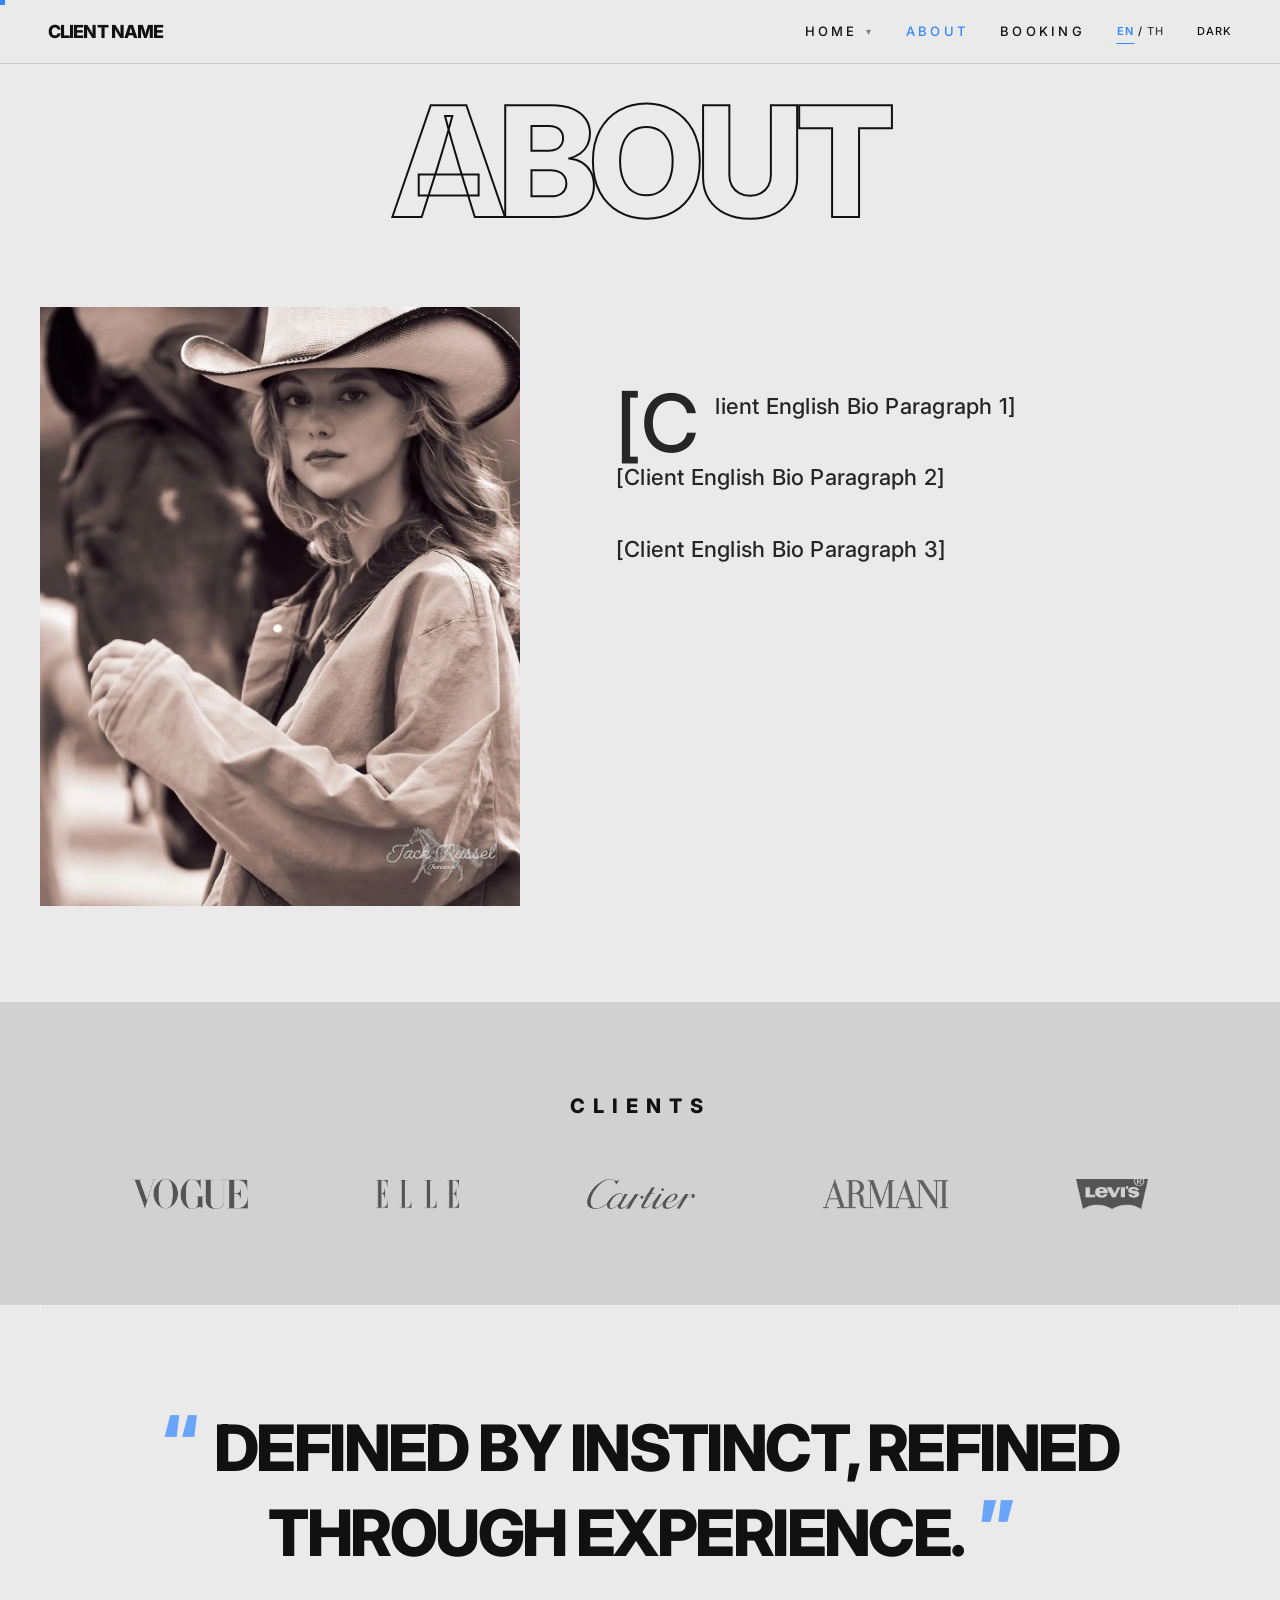
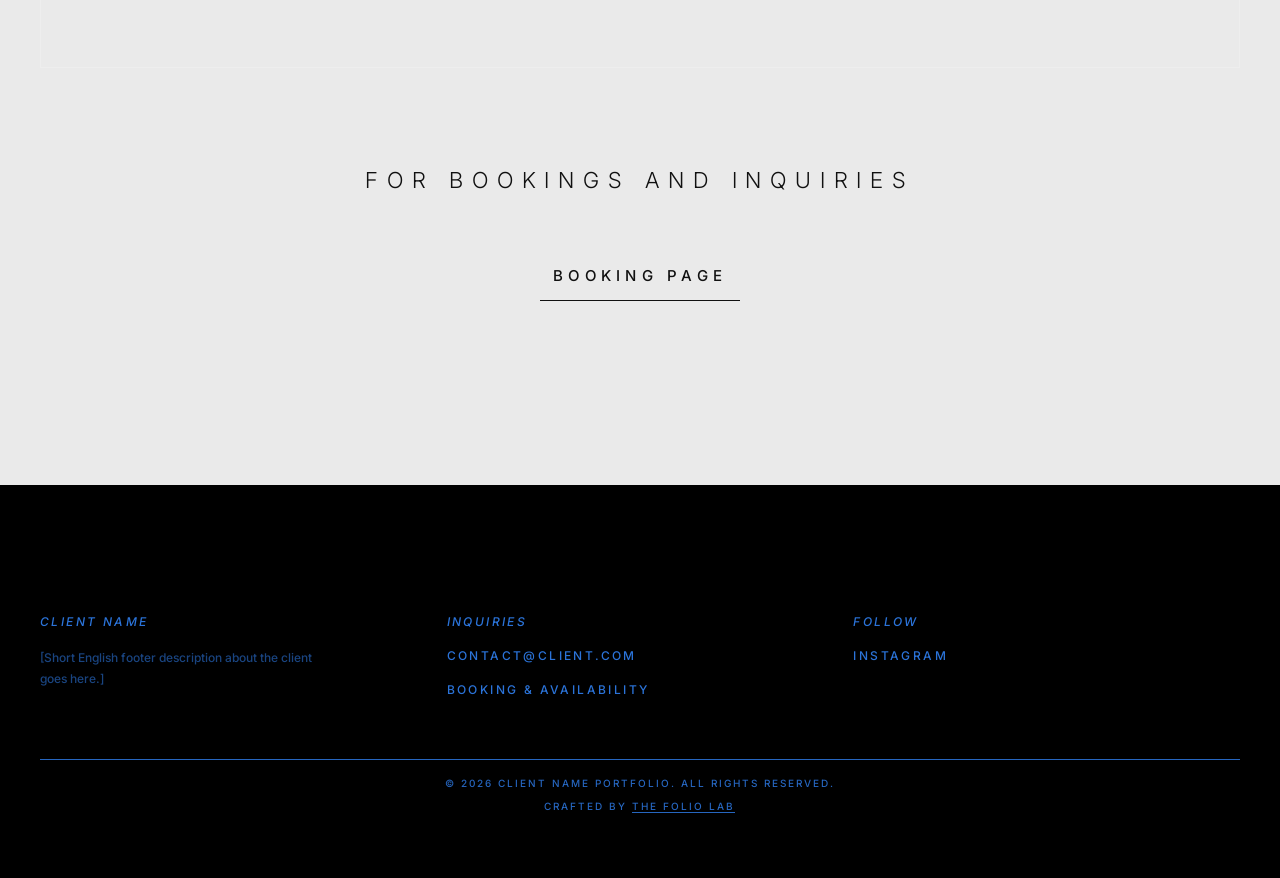
==== about.html @ 92a96853 "Initial commit" ====
<!DOCTYPE html>
<html lang="en">
<head>
    <meta charset="UTF-8">
    <meta name="viewport" content="width=device-width, initial-scale=1.0">
    
    <!-- SEO & METADATA -->
    <meta name="description" content="Learn more about [Client Name] and their professional experience.">
    <meta name="robots" content="index, follow, max-image-preview:large">
    <link rel="canonical" href="https://your-client-domain.com/about.html">
    
    <!-- Open Graph -->
    <meta property="og:title" content="About | Client Name">
    <meta property="og:description" content="Learn more about [Client Name] and their professional experience.">
    <meta property="og:image" content="https://your-client-domain.com/image/about/01.webp">
    <meta property="og:url" content="https://your-client-domain.com/about.html">
    <meta property="og:type" content="profile">
    
    <!-- Twitter Cards -->
    <meta name="twitter:card" content="summary_large_image">
    <meta name="twitter:title" content="About | Client Name">
    <meta name="twitter:description" content="Learn more about [Client Name] and their professional experience.">
    <meta name="twitter:image" content="https://your-client-domain.com/image/about/01.webp">
    
    <meta name="apple-mobile-web-app-capable" content="yes">
    <meta name="apple-mobile-web-app-status-bar-style" content="black-translucent">
    <meta name="theme-color" content="#EAEAEA" media="(prefers-color-scheme: light)">
    <meta name="theme-color" content="#0D0D0D" media="(prefers-color-scheme: dark)">
    <link rel="manifest" href="manifest.json">
    <title>About | Client Name</title>
    <link rel="stylesheet" href="style.css">
    <link rel="preconnect" href="https://fonts.googleapis.com">
    <link rel="preconnect" href="https://fonts.gstatic.com" crossorigin>
    <link href="https://fonts.googleapis.com/css2?family=Inter:wght@300;400;500;600;700;800;900&display=block" rel="stylesheet">
    <script src="config.js"></script>

    <!-- JSON-LD Structured Data -->
    <script type="application/ld+json">
    {
      "@context": "https://schema.org",
      "@type": "ProfilePage",
      "mainEntity": {
        "@type": "Person",
        "name": "Client Name",
        "image": "https://your-client-domain.com/image/about/01.webp",
        "description": "Professional model and creative director.",
        "url": "https://your-client-domain.com/about.html"
      }
    }
    </script>
</head>
<body>

    <script src="nav.js"></script>
    <section style="padding-top: 96px; border-top: none;">
        <div class="container">
            <div style="grid-column: span 12;">
                <h2 class="page-header reveal">
                    <span lang="en">About</span>
                    <span lang="th">เกี่ยวกับฉัน</span>
                </h2>
                <div class="split-layout" style="text-align: left;">
                    <img src="image/about/01.webp" alt="Portrait" class="reveal" loading="lazy">
                    <div class="bio reveal delay-1">
                        <p lang="en">[Client English Bio Paragraph 1]</p>
                        <p lang="th">[Client Thai Bio Paragraph 1]</p>

                        <p lang="en">[Client English Bio Paragraph 2]</p>
                        <p lang="th">[Client Thai Bio Paragraph 2]</p>
                            
                        <p lang="en">[Client English Bio Paragraph 3]</p>
                        <p lang="th">[Client Thai Bio Paragraph 3]</p>
                    </div>
                </div>
            </div>
        </div>
    </section>

    <section class="container" style="background: var(--surface);">
        <div style="grid-column: span 12; padding: 96px 0;">
            <h2 class="reveal" style="font-size: 20px; letter-spacing: 0.4em; text-align: center;">
                <span lang="en">Clients</span>
                <span lang="th">ลูกค้าที่ร่วมงาน</span>
            </h2>
            <div class="reveal delay-1" style="display: flex; justify-content: center; align-items: center; font-family: var(--serif); font-size: 24px; opacity: 0.6; flex-wrap: wrap; gap: 128px;">
                <img src="image/brand_icons/vogue.webp" alt="VOGUE" class="brand-logo" style="height: 30px; width: auto; object-fit: contain;" loading="lazy" decoding="async">
                <img src="image/brand_icons/elle.webp" alt="ELLE" class="brand-logo" style="height: 30px; width: auto; object-fit: contain;" loading="lazy" decoding="async">
                <img src="image/brand_icons/cartier.webp" alt="CARTIER" class="brand-logo" style="height: 30px; width: auto; object-fit: contain;" loading="lazy" decoding="async">
                <img src="image/brand_icons/armani.webp" alt="ARMANI" class="brand-logo" style="height: 30px; width: auto; object-fit: contain;" loading="lazy" decoding="async">
                <img src="image/brand_icons/levi.webp" alt="LEVI'S" class="brand-logo" style="height: 30px; width: auto; object-fit: contain;" loading="lazy" decoding="async">
            </div>
        </div>
    </section>

    <section class="container" style="padding-bottom: 160px;">
        <div style="grid-column: span 12;">
            <div class="reveal" style="padding: 96px; border: 1px solid #eee;">
                <p class="editorial-quote">
                    <span lang="en">Defined by instinct, refined through experience.</span>
                    <span lang="th">ขับเคลื่อนด้วยสัญชาตญาณ หล่อหลอมด้วยประสบการณ์</span>
                </p>
            </div>
            
            <div style="margin-top: 96px; text-align: center;">
                <h3 class="reveal">
                    <span lang="en">For bookings and inquiries</span>
                    <span lang="th">สำหรับการจองและติดต่อสอบถาม</span>
                </h3>
                <a href="booking.html" class="btn-bold reveal delay-1">
                    <span lang="en">Booking Page</span>
                    <span lang="th">ไปที่หน้าการจอง</span>
                </a>
            </div>
        </div>
    </section>

    <script src="footer.js"></script>
    <script src="main.js" defer></script>
</body>
</html>
---- style.css ----
/* ==========================================================================
   CLIENT CONFIGURATION (THEME SETTINGS)
   Update these variables to re-skin the entire website in seconds.
   ========================================================================== */
:root {
    /* 1. BRAND COLORS */
    --black: #000000;
    --white: #ffffff;
    --light-gray: #f5f5f5;
    --accent: #3388FF; /* Bright Electric Blue */

    /* 2. BRAND FONTS */
    --serif: 'Inter', -apple-system, BlinkMacSystemFont, "Segoe UI", Roboto, sans-serif;
    --sans: 'Inter', -apple-system, BlinkMacSystemFont, "Segoe UI", Roboto, sans-serif;

    /* 3. SPACING */
    --margin: 40px; /* Tighter brutalist borders */
    --gutter: 20px; /* Dense grids */

    /* Theme-aware variables */
    --bg: #EAEAEA; /* Industrial off-white */
    --text: #111111; /* Brutalist black */
    --surface: #D1D1D1; /* Stark gray */
    --nav-bg: rgba(234, 234, 234, 0.95);
    --dropdown-bg: rgba(234, 234, 234, 0.98);
    --alt-bg: #E0E0E0; /* Contrasting section */
    --border-subtle: rgba(17, 17, 17, 0.15); /* Sharp structural lines */
}

[data-theme="dark"] {
    --bg: #0D0D0D; 
    --text: #F0F0F0;
    --surface: #1A1A1A; 
    --nav-bg: rgba(13, 13, 13, 0.95);
    --dropdown-bg: rgba(13, 13, 13, 0.98);
    --alt-bg: #141414; 
    --border-subtle: rgba(240, 240, 240, 0.15);
}

html {
    width: 100%;
    scrollbar-width: thin;
    scrollbar-color: var(--text) var(--bg);
}

body {
    overflow-x: hidden;
    width: 100%;
}

* {
    margin: 0;
    padding: 0;
    box-sizing: border-box;
    -webkit-tap-highlight-color: transparent; /* Removes the default mobile browser gray tap blink universally */
}

body {
    background-color: var(--bg);
    color: var(--text);
    font-family: var(--sans);
    font-size: 18px;
    line-height: 1.5;
    letter-spacing: -0.03em; /* Tighter for brutalist kinetic feel */
    font-weight: 500;
    -webkit-font-smoothing: antialiased;
}

/* --- CUSTOM SCROLLBAR --- */
::-webkit-scrollbar {
    width: 10px;
}
::-webkit-scrollbar-track {
    background: var(--bg);
}
::-webkit-scrollbar-thumb {
    background: var(--text);
}
::-webkit-scrollbar-thumb:hover {
    background: var(--accent);
}

/* Language Toggle Logic */
/* Hide Thai elements by default */
[lang="th"] { 
    display: none !important; 
}

/* Toggle logic: target only elements with the explicit lang attribute */
body.lang-th [lang="en"] { display: none !important; }
body.lang-th [lang="th"] { display: block !important; }
body.lang-th a[lang="th"], body.lang-th span[lang="th"] { display: inline-block !important; }

h1, h2, .logo {
    font-family: var(--sans);
    font-weight: 800; /* Maximum impact */
    text-transform: uppercase;
    letter-spacing: -0.05em; /* Extremely tight */
    font-style: normal;
}

h1 { font-size: clamp(64px, 12vw, 200px); line-height: 0.8; margin-bottom: 24px; } 
h2 { font-size: clamp(48px, 8vw, 120px); margin-bottom: 64px; line-height: 0.85; } 

h3 { 
    font-family: var(--sans); 
    font-size: 22px; 
    font-weight: 300; 
    text-transform: uppercase; 
    letter-spacing: 0.4em; 
    margin-bottom: 32px; 
    color: var(--text); 
    opacity: 1; /* Ensures text stays strictly black on white backgrounds */
}

a { text-decoration: none; color: inherit; transition: opacity 0.15s ease-out, color 0.15s ease-out; }
a:hover { opacity: 0.7; }

/* Brand Logos Theme Adaptability */
.brand-logo { transition: filter 0.5s ease; }
[data-theme="dark"] .brand-logo { filter: invert(1) brightness(0.9); }

/* Grid System */
.container {
    max-width: 1440px;
    margin: 0 auto;
    padding: 0 var(--margin);
    display: grid;
    grid-template-columns: repeat(12, 1fr);
    gap: var(--gutter);
}

/* --- 2. NAVIGATION BAR --- */
nav {
    height: 64px; /* Reduced height for a sleeker look */
    display: flex;
    align-items: center;
    justify-content: space-between;
    padding: 0 48px; /* Reduced padding for precision */
    position: fixed;
    top: 0; 
    width: 100%;
    z-index: 100;
    background: var(--nav-bg);
    backdrop-filter: blur(10px);
    border-bottom: 1px solid var(--border-subtle);
    transition: all 0.5s cubic-bezier(0.16, 1, 0.3, 1);
}

/* --- NAVIGATION ENTRANCE ANIMATION --- */
@keyframes navEntrance {
    from {
        opacity: 0;
        transform: translateY(-10px);
    }
    to {
        opacity: 1;
        transform: translateY(0);
    }
}

.logo {
    opacity: 0;
    animation: navEntrance 1.2s cubic-bezier(0.16, 1, 0.3, 1) forwards;
    animation-delay: 0.1s;
}

@media (min-width: 769px) {
    .nav-links > * {
        opacity: 0;
        animation: navEntrance 1.2s cubic-bezier(0.16, 1, 0.3, 1) forwards;
    }
    .nav-links > *:nth-child(1) { animation-delay: 0.2s; }
    .nav-links > *:nth-child(2) { animation-delay: 0.3s; }
    .nav-links > *:nth-child(3) { animation-delay: 0.4s; }
    .nav-links > *:nth-child(4) { animation-delay: 0.5s; }
    .nav-links > *:nth-child(5) { animation-delay: 0.6s; }
}

@keyframes heroFadeIn {
    from { opacity: 0; transform: scale(1.1) translateZ(0); }
    to { opacity: 1; transform: scale(1) translateZ(0); }
}

.nav-links {
    display: flex;
    gap: 32px; /* Slightly tighter to fit theme toggle */
    font-size: 13px; /* Slightly larger font */
    text-transform: uppercase;
    letter-spacing: 0.25em; /* More spread out */
    margin-left: auto; /* Pushes the nav-links to the right */
    align-items: center;
}

.theme-toggle {
    font-size: 11px;
    letter-spacing: 0.1em;
    cursor: pointer;
    opacity: 0.6;
    transition: opacity 0.3s;
}

.lang-switch {
    font-size: 11px;
    letter-spacing: 0.1em;
    transition: all 0.3s ease;
}

.lang-switch span {
    opacity: 0.8; /* Improved visibility for non-active language */
    font-weight: 500;
    transition: all 0.3s ease;
    cursor: pointer;
    position: relative;
    display: inline-block;
}

/* Animated Line Indicator */
.lang-switch span::after {
    content: '';
    position: absolute;
    bottom: -4px;
    left: 50%;
    width: 100%;
    height: 1px;
    background-color: currentColor; /* Matches the text color automatically */
    transform: translateX(-50%) scaleX(0);
    transition: transform 0.4s cubic-bezier(0.16, 1, 0.3, 1), opacity 0.4s ease;
    opacity: 0;
}

/* Highlight EN when active */
body:not(.lang-th) .lang-switch .en {
    opacity: 1;
    font-weight: 600;
    color: var(--accent) !important;
}
body:not(.lang-th) .lang-switch .en::after {
    transform: translateX(-50%) scaleX(1);
    opacity: 1;
}

/* Highlight TH when active */
body.lang-th .lang-switch .th {
    opacity: 1;
    font-weight: 600;
    color: var(--accent) !important;
}
body.lang-th .lang-switch .th::after {
    transform: translateX(-50%) scaleX(1);
    opacity: 1;
}

.logo, .nav-links a, .lang-switch {
    color: var(--text);
    transition: color 0.15s ease-out;
}

/* Prevent native mobile dragging and highlighting of navigation links */
.logo, .nav-links a, .lang-switch span, .theme-toggle, .mobile-toggle {
    -webkit-user-drag: none;
    -webkit-touch-callout: none;
    user-select: none;
}

.nav-links a.active, .dropdown-trigger.active {
    color: var(--accent) !important; /* Bold accent for active state */
}

.back-to-top {
    position: fixed;
    bottom: 40px;
    right: 40px;
    font-size: 10px;
    text-transform: uppercase;
    letter-spacing: 0.4em;
    z-index: 90;
    opacity: 0;
    pointer-events: none;
    transform: translateY(20px);
    transition: opacity 0.6s cubic-bezier(0.16, 1, 0.3, 1), transform 0.6s cubic-bezier(0.16, 1, 0.3, 1), background-color 0.15s ease-out, color 0.15s ease-out, border-color 0.15s ease-out;
    cursor: pointer;
    background: var(--nav-bg);
    backdrop-filter: blur(10px);
    padding: 12px 24px;
    border: 1px solid var(--border-subtle);
    color: var(--text);
    -webkit-tap-highlight-color: transparent;
}
.back-to-top.visible { opacity: 1; pointer-events: auto; transform: translateY(0); }

/* Homepage Hero State: Transparent background and white text when not scrolled */
nav.on-hero:not(.scrolled) {
    background: transparent;
    backdrop-filter: none;
    border-bottom: 1px solid transparent;
}

nav.on-hero:not(.scrolled) .logo,
nav.on-hero:not(.scrolled) .nav-links a,
nav.on-hero:not(.scrolled) .lang-switch,
nav.on-hero:not(.scrolled) .theme-toggle {
    color: var(--white);
}

/* Editorial Dropdown Styling */
.dropdown {
    position: relative;
    display: inline-block;
}

.dropdown-trigger {
    position: relative;
    z-index: 102; /* Elevates above the invisible hover bridge so it remains clickable */
    display: inline-flex;
    align-items: center;
}

.dropdown-trigger::after {
    content: '▾';
    margin-left: 8px;
    font-size: 10px;
    opacity: 0.5;
    display: inline-block;
    transition: transform 0.15s ease-out;
}

.dropdown:hover .dropdown-trigger::after {
    transform: rotate(180deg);
    opacity: 1;
}

.dropdown-content {
    position: absolute;
    top: 100%;
    left: 50%;
    transform: translateX(-50%) translateY(8px); /* Tighter emergence */
    background: var(--dropdown-bg);
    backdrop-filter: blur(15px); /* Lighter blur */
    min-width: 140px; /* Reduced width */
    padding: 8px 0; /* Reduced padding */
    border: 1px solid var(--border-subtle); /* Subtle attachment */
    border-radius: 0; /* Removed border radius */
    box-shadow: none; /* Removed shadow */
    opacity: 0;
    visibility: hidden;
    transition: opacity 0.15s ease-out, transform 0.15s ease-out, visibility 0.15s;
    z-index: 101;
}

.dropdown:hover .dropdown-content {
    opacity: 1;
    visibility: visible;
    transform: translateX(-50%) translateY(0) scale(1);
}

/* Invisible bridge to prevent cursor flickering when crossing the gap */
.dropdown-content::before {
    content: '';
    position: absolute;
    top: -16px;
    left: 0;
    width: 100%;
    height: 16px;
}

.dropdown-content a {
    display: block !important; 
    padding: 12px 16px;
    font-size: 10px;
    text-align: center;
    letter-spacing: 0.3em;
    color: var(--text) !important; /* Ensure readability on theme background */
    opacity: 0;
    transform: translateY(4px);
    transition: opacity 0.15s ease-out, transform 0.15s ease-out, color 0.15s ease-out;
}

.dropdown:hover .dropdown-content a {
    opacity: 1;
    transform: translateY(0);
}

/* Subtle staggered entrance for the text */
.dropdown:hover .dropdown-content a:nth-child(1) { transition-delay: 0.15s; }
.dropdown:hover .dropdown-content a:nth-child(2) { transition-delay: 0.2s; }
.dropdown:hover .dropdown-content a:nth-child(3) { transition-delay: 0.25s; }
.dropdown:hover .dropdown-content a:nth-child(4) { transition-delay: 0.3s; }
.dropdown:hover .dropdown-content a:nth-child(5) { transition-delay: 0.35s; }

.dropdown-content a.active {
    color: var(--accent) !important;
    font-weight: 600;
}

/* Hamburger Icon */
.mobile-toggle {
    display: none;
    flex-direction: column;
    gap: 8px;
    cursor: pointer;
    z-index: 1001;
    /* Mobile entrance animation */
    opacity: 0;
    animation: navEntrance 1.2s cubic-bezier(0.16, 1, 0.3, 1) forwards;
    animation-delay: 0.2s;
}

.mobile-toggle span {
    width: 22px;
    height: 1px;
    background-color: currentColor;
    transition: all 0.15s ease-out;
}

/* --- 3. HOMEPAGE SPECIFIC SECTIONS --- */
.hero {
    height: 100vh;
    display: flex;
    align-items: center; /* Dead center for kinetic impact */
    justify-content: center;
    padding: var(--margin);
    position: relative;
    color: var(--white);
    overflow: hidden; /* Necessary for the scale effect */
}

.hero-bg {
    position: absolute;
    inset: 0;
    background-color: #ccc;
    background-repeat: no-repeat;
    background-position: center 10%;
    background-size: cover;
    z-index: 0;
    transform-origin: center 20%;
    opacity: 1;
    -webkit-backface-visibility: hidden;
    backface-visibility: hidden;
    will-change: transform; /* Offloads parallax strictly to the GPU */
}

.hero:not(.loaded) .hero-bg {
    opacity: 0; /* Hide strictly while waiting for the JS gatekeeper */
}

.hero.loaded .hero-bg {
    animation: heroFadeIn 2.5s cubic-bezier(0.16, 1, 0.3, 1) both;
}

.hero-content p {
    text-transform: uppercase; /* Keep uppercase */
    letter-spacing: 0.4em; /* More spread out */
    font-size: 14px;
    margin-bottom: 12px;
    opacity: 0.9;
}

.hero::after {
    display: none; /* No gradient overlay, raw image only */
}

.hero-content {
    position: relative;
    z-index: 2;
    width: 100%;
    text-align: center;
    mix-blend-mode: difference; /* Kinetic typography interaction */
    color: #fff;
}

.hero-tagline {
    font-family: var(--sans);
    font-size: clamp(14px, 2vw, 24px);
    font-weight: 600;
    text-transform: uppercase;
    letter-spacing: 0.2em;
    opacity: 1;
    margin-top: 16px; 
    position: relative;
}

/* Subtle Line Separator */
.hero-tagline::before {
    display: none;
}

.hero-btns {
    margin-top: 32px;
    display: flex;
    justify-content: center;
    gap: 24px;
}

.btn-primary, .btn-secondary, .btn-bold, .lang-switch span {
    transition: all 0.15s ease-out;
    -webkit-tap-highlight-color: transparent; /* Removes the default browser gray blink */
}

.btn-primary { background: var(--white); color: var(--black); padding: 16px 48px; font-size: 14px; font-weight: 700; text-transform: uppercase; letter-spacing: 0.1em; border-radius: 0; }
.btn-secondary { background: transparent; border: 2px solid var(--white); color: var(--white); padding: 14px 48px; font-size: 14px; font-weight: 700; text-transform: uppercase; letter-spacing: 0.1em; border-radius: 0; }

@media (hover: hover) {
    .back-to-top:hover { 
        color: var(--accent); 
        background: var(--white);
        border-color: var(--accent);
    }

    .logo:hover, 
    .nav-links a:hover, 
    .dropdown:hover .dropdown-trigger,
    .lang-switch span:hover,
    .theme-toggle:hover {
        color: var(--accent) !important;
        opacity: 1;
    }

    .btn-primary:hover {
        background-color: var(--accent);
        color: var(--white);
        opacity: 1;
    }

    .btn-secondary:hover {
        border-color: var(--accent);
        color: var(--accent);
        opacity: 1;
    }

    .btn-bold:hover {
        border-bottom-color: transparent;
        transform: translateY(-2px);
        color: var(--accent);
    }
}

/* Momentary "Blink" effect on click/tap */
.btn-primary:active {
    background: var(--accent) !important; 
    color: var(--black) !important; /* The black text stays black */
    transform: scale(0.97);
    transition: none; /* Instant feedback for the blink */
}

.btn-secondary:active {
    border-color: var(--accent) !important; 
    color: var(--accent) !important; 
    background: transparent !important; /* The background stays empty */
    transform: scale(0.97);
    transition: none;
}

.back-to-top:active {
    background: var(--accent) !important; 
    border-color: var(--accent) !important;
    color: var(--black) !important; /* The black text stays black */
    transform: scale(0.97);
    transition: none;
}

.lang-switch span:active {
    color: var(--accent) !important;
    opacity: 1 !important;
    transform: scale(0.95);
    transition: none;
}

/* Sections */
section { 
    padding: 96px 0; 
    border-top: none;
    width: 100%;
    position: relative;
    scroll-margin-top: 64px; /* Accounts for fixed header height */
}

/* --- ANIMATIONS --- */

.reveal {
    opacity: 0;
    transform: translateY(60px);
    transition: opacity 0.8s cubic-bezier(0.16, 1, 0.3, 1), transform 0.8s cubic-bezier(0.16, 1, 0.3, 1);
}

.reveal.active {
    opacity: 1;
    transform: translateY(0);
}

/* Staggered Reveal Delays */
.reveal.delay-1 { transition-delay: 0.15s; }
.reveal.delay-2 { transition-delay: 0.3s; }
.reveal.delay-3 { transition-delay: 0.45s; }
.reveal.delay-4 { transition-delay: 0.6s; }

.bg-alt {
    background-color: var(--alt-bg); /* Theme-aware background */
}

#highlights .container {
    max-width: 1600px;
}

.featured-grid {
    display: grid;
    grid-template-columns: repeat(4, 1fr);
    gap: var(--gutter);
    contain: layout; /* Helps Safari performance and stability */
}

.featured-item {
    display: block;
    position: relative;
    overflow: hidden;
    background-color: var(--surface);
    aspect-ratio: 3 / 4; /* Eliminates layout thrashing by holding the shape while loading */
}

.featured-item img {
    width: 100%; 
    height: 100%;
    object-fit: cover;
    display: block;
    position: relative;
    z-index: 1;
    background-color: var(--surface);
    filter: grayscale(100%);
    transition: transform 0.6s cubic-bezier(0.16, 1, 0.3, 1), filter 0.6s ease;
}

.featured-item img:hover {
    filter: grayscale(0%);
    transform: scale(1.05);
}

.full-grid {
    display: flex;
    gap: 48px; /* Reduced from 80px for a tighter editorial look */
    align-items: flex-start;
}

.portfolio-column {
    flex: 1;
    display: flex;
    gap: 16px;
    align-items: start;
}

.masonry-col {
    flex: 1;
    display: flex;
    flex-direction: column;
    gap: 16px;
}

.full-grid img { 
    width: 100%; 
    height: auto;
    display: block;
    background-color: var(--surface);
    position: relative;
    z-index: 1; /* Establishes clean stacking context */
    filter: grayscale(100%);
    transition: transform 0.6s cubic-bezier(0.16, 1, 0.3, 1), filter 0.6s ease;
}

.full-grid img:hover { 
    filter: grayscale(0%);
    transform: scale(1.05);
}

.video-grid {
    display: grid;
    grid-template-columns: repeat(2, 1fr);
    gap: var(--gutter);
    align-items: start;
    /* Breaks out of the minimal margins to match Luxury size */
    margin-left: -40px;
    margin-right: -40px;
}

.video-item {
    display: block;
    position: relative;
    overflow: hidden;
    will-change: transform, opacity; /* Smooths entrance reveal */
    transition: transform 0.8s cubic-bezier(0.16, 1, 0.3, 1), opacity 0.8s cubic-bezier(0.16, 1, 0.3, 1);
}

.video-grid video, .video-grid iframe {
    width: 100%;
    height: 100%;
    background-color: var(--surface);
    object-fit: cover;
    display: block;
    z-index: 1;
    filter: grayscale(100%);
    transition: transform 0.6s cubic-bezier(0.16, 1, 0.3, 1), filter 0.6s ease;
}

.video-item:hover iframe, .video-item:hover video {
    filter: grayscale(0%);
    transform: scale(1.05);
}


.digitals-grid {
    display: grid;
    grid-template-columns: repeat(4, 1fr);
    gap: var(--gutter);
}
.digitals-grid img {
    width: 100%;
    aspect-ratio: 3 / 4;
    object-fit: cover;
    background-color: var(--surface);
    display: block;
    position: relative;
    z-index: 1;
    filter: grayscale(100%);
    transition: transform 0.6s cubic-bezier(0.16, 1, 0.3, 1), filter 0.6s ease;
}

.digitals-grid img:hover {
    filter: grayscale(0%);
    transform: scale(1.05);
}

/* Section Labels for UX */
.section-label {
    grid-column: span 12;
    font-family: var(--sans);
    font-size: clamp(60px, 10vw, 150px);
    font-weight: 800;
    line-height: 0.85;
    font-style: normal;
    text-transform: uppercase;
    letter-spacing: -0.05em; 
    color: transparent;
    -webkit-text-stroke: 2px var(--text);
    opacity: 1; /* Ensures labels stay strictly black on white backgrounds */
    margin-bottom: 80px; 
    text-align: center; 
    padding-left: 0;
    transition: color 0.15s ease-out, -webkit-text-stroke 0.15s ease-out;
}

.section-label:hover {
    color: var(--text);
}

.section-label {
    position: relative; 
    padding-bottom: 0; 
}

.section-label::before {
    display: none;
}

.section-label::after { content: none; }

/* Center alignment override for Measurements */
#measurements .section-label {
    text-align: center;
    padding-left: 0;
}
#measurements .section-label::before {
    display: none;
}

/* --- 5. SUBPAGE HEADERS (Independent from Homepage) --- */
.page-header {
    font-family: var(--sans);
    font-size: clamp(60px, 12vw, 200px);
    font-weight: 800;
    font-style: normal;
    text-transform: uppercase;
    letter-spacing: -0.05em;
    color: transparent;
    -webkit-text-stroke: 2px var(--text);
    text-align: center;
    margin-bottom: 80px;
    position: relative;
    padding-bottom: 0;
    transition: color 0.15s ease-out;
}

.page-header:hover {
    color: var(--text);
}

.page-header::before {
    display: none;
}

.page-description {
    font-family: var(--sans);
    font-style: normal;
    font-weight: 500;
    font-size: 24px;
    line-height: 1.6;
    opacity: 1;
    color: var(--text);
    text-align: left;
}

.editorial-quote {
    font-family: var(--sans);
    font-style: normal;
    font-weight: 800;
    font-size: clamp(32px, 5vw, 64px);
    line-height: 1.1;
    text-transform: uppercase;
    letter-spacing: -0.04em;
    color: var(--text);
    text-align: center;
}

.editorial-quote::before,
.editorial-quote::after {
    color: var(--accent);
    opacity: 0.7;
    font-size: 1.2em;
    transition: opacity 0.15s ease-out;
}

.editorial-quote::before { content: '“'; margin-right: 8px; }
.editorial-quote::after { content: '”'; margin-left: 8px; }

#measurements {
    padding: 48px 0;
}

.info-strip {
    padding: 24px 0;
    text-align: center;
    display: flex;
    justify-content: center;
    gap: 48px;
    font-family: var(--serif);
    font-style: italic;
    font-size: 18px;
    letter-spacing: 2px;
    opacity: 0.8;
}

/* --- 4. CALL TO ACTION & FOOTER --- */
.cta-section {
    text-align: center;
    padding: 160px 0;
    border-top: 1px solid rgba(0,0,0,0.05);
}

.btn-bold {
    display: inline-block;
    border-bottom: 1px solid var(--text);
    color: var(--text);
    padding: 12px 0; /* Slightly more vertical padding */
    margin: 24px 12px;
    font-size: 15px; /* Slightly larger font */
    text-transform: uppercase;
    letter-spacing: 0.35em; /* More spread out */
    min-width: 200px;
    transition: all 0.15s ease-out;
}

.contact-list {
    display: flex;
    justify-content: center;
    gap: 32px;
    flex-wrap: wrap;
    margin-top: 24px;
}

.contact-list .btn-bold {
    margin: 12px 0; /* Horizontal spacing is now handled by gap */
    min-width: 160px; /* More compact for a single-row feel */
}

/* --- 5. PAGE SPECIFIC LAYOUTS (About & Booking) --- */
.split-layout {
    display: flex;
    gap: 96px;
    align-items: flex-start;
}
.split-layout img { width: 40%; height: auto; }
.split-layout .bio { 
    width: 50%; 
    font-family: var(--serif); 
    font-size: 22px; 
    line-height: 1.8; 
    color: var(--text); 
    opacity: 0.9;
    letter-spacing: 0.01em;
    text-align: left;
    margin-top: 80px; /* Staggered offset relative to the image */
}
.split-layout .bio p { margin-bottom: 32px; }
.split-layout .bio p:last-child { margin-bottom: 0; }

/* Editorial Drop Cap */
.split-layout .bio p:first-of-type::first-letter {
    float: left;
    font-size: 80px;
    line-height: 0.8;
    padding-top: 4px;
    padding-right: 16px;
    font-family: var(--serif);
}

/* Modal Styles */
.modal {
    display: none;
    position: fixed;
    z-index: 2000;
    left: 0;
    top: 0;
    width: 100%;
    height: 100%;
    background-color: rgba(0, 0, 0, 0.95);
    backdrop-filter: blur(5px);
    cursor: pointer;
    transition: all 0.3s ease;
}

.modal-content {
    margin: auto;
    display: block;
    max-width: 90%;
    max-height: 90%;
    position: absolute;
    top: 50%;
    left: 50%;
    transform: translate(-50%, -50%);
    object-fit: contain;
    -webkit-touch-callout: default; /* Forces mobile browsers to allow the hold-to-save menu */
    cursor: default; /* Overrides the clickable pointer cursor from the background */
}

/* Modal Navigation */
.modal-nav {
    position: absolute;
    top: 50%;
    transform: translateY(-50%);
    color: var(--white);
    font-size: 32px;
    font-weight: 300;
    cursor: pointer;
    padding: 48px;
    user-select: none;
    z-index: 2001;
    transition: opacity 0.15s ease-out;
}
.modal-nav:hover { opacity: 0.5; }
.modal-prev { left: 0; }
.modal-next { right: 0; }

@media (max-width: 390px) {
    .modal-nav { padding: 20px; font-size: 24px; }
}

footer {
    padding: 128px 0 64px;
    background-color: var(--black);
    color: var(--accent);
    margin-top: 0;
}

.footer-column {
    grid-column: span 4;
}

.footer-label {
    font-family: var(--serif);
    font-style: italic;
    font-size: 20px;
    letter-spacing: 0.02em;
    color: var(--accent);
    margin-bottom: 32px;
}

.footer-column a, .footer-column p {
    font-size: 12px;
    text-transform: uppercase;
    letter-spacing: 0.2em;
    display: block;
    margin-bottom: 16px;
    color: var(--accent);
    opacity: 0.85; /* Increased for better legibility on black */
    font-family: var(--sans);
}

.footer-column a {
    transition: all 0.15s ease-out;
}

.footer-column a:hover {
    color: var(--accent);
    opacity: 1;
    transform: translateX(4px);
}

.footer-bottom {
    grid-column: span 12;
    text-align: center;
    font-size: 10px;
    color: var(--accent);
    opacity: 0.75; /* Increased for better legibility on black */
    text-transform: uppercase;
    letter-spacing: 0.2em;
    padding-top: 16px;
    margin-top: 24px;
    border-top: 1px solid var(--accent);
}

.footer-bottom .attribution {
    margin-top: 8px;
}

.footer-bottom .designer-link {
    display: inline;
    border-bottom: 1px solid var(--accent);
    transition: all 0.15s ease-out;
}

.footer-bottom .designer-link:hover {
    color: var(--white);
    border-bottom-color: var(--white);
    opacity: 1;
}

/* --- 6. GLOBAL RESPONSIVENESS --- */

/* Tablet & Small Laptops (1024px and below) */
@media (max-width: 1024px) {
    :root { --margin: 64px; }
    h1 { font-size: 80px; }
    .featured-grid { grid-template-columns: repeat(2, 1fr); } /* Changed from 3 to 2 to ensure symmetry for 4 images */

    /* Trigger Mobile Hamburger Menu on Tablets */
    .mobile-toggle { display: flex; }

    .nav-links {
        position: fixed;
        top: 0;
        right: 0;
        transform: translateX(100%);
        width: 100%;
        height: 100vh;
        background: var(--nav-bg);
        backdrop-filter: blur(15px); /* Reduced for buttery smooth mobile entrance */
        flex-direction: column;
        justify-content: center;
        align-items: center;
        gap: 16px;
        transition: transform 0.4s cubic-bezier(0.16, 1, 0.3, 1); /* Faster snap */
        z-index: 1000;
        padding: 96px 48px;
        margin-left: 0;
        overflow-x: hidden;
        overflow-y: auto;
        overscroll-behavior: contain; /* Stops background page drag */
        touch-action: pan-y; /* Locks gestures strictly to vertical to prevent horizontal sliding */
    }

    nav.nav-open .nav-links { transform: translateX(0); }
    nav.nav-open .logo { color: var(--text) !important; }
    nav.nav-open .mobile-toggle span { background-color: var(--text) !important; }
    nav.nav-open .nav-links a,
    nav.nav-open .lang-switch,
    nav.nav-open .theme-toggle { color: var(--text) !important; }
    
    /* Ensure the currently active page/section stays gold */
    nav.nav-open .nav-links a.active,
    nav.nav-open .dropdown-trigger.active { color: var(--accent) !important; }

    /* Animate Hamburger to X */
    nav.nav-open .mobile-toggle span:nth-child(1) { transform: translateY(4.5px) rotate(45deg); }
    nav.nav-open .mobile-toggle span:nth-child(2) { transform: translateY(-4.5px) rotate(-45deg); }

    .dropdown { width: 100%; display: flex; flex-direction: column; align-items: center; }

    /* Editorial Mobile Typography */
    .nav-links > a, .dropdown-trigger {
        font-family: var(--serif) !important;
        font-size: 24px !important;
        font-style: italic;
        text-transform: capitalize !important;
        letter-spacing: 0.1em !important;
        color: var(--text);
        display: flex !important;
        justify-content: center;
        width: 100%;
    }

    /* Animation for links when menu opens */
    .nav-links > * {
        opacity: 0;
        transform: translateY(20px);
        transition: opacity 0.2s ease, transform 0s 0.3s, color 0s 0.3s !important;
    }

    nav.nav-open .nav-links > * { opacity: 1; transform: translateY(0); transition: opacity 0.6s cubic-bezier(0.16, 1, 0.3, 1), transform 0.6s cubic-bezier(0.16, 1, 0.3, 1), color 0.6s ease !important; }
    nav.nav-open .nav-links > *:nth-child(1) { transition-delay: 0.1s; }
    nav.nav-open .nav-links > *:nth-child(2) { transition-delay: 0.2s; }
    nav.nav-open .nav-links > *:nth-child(3) { transition-delay: 0.3s; }
    nav.nav-open .nav-links > *:nth-child(4) { transition-delay: 0.4s; }
    nav.nav-open .nav-links > *:nth-child(5) { transition-delay: 0.5s; }

    /* Show sub-links on mobile as a clean, flat list without the "brick" container */
    .dropdown-content {
        position: static;
        display: flex !important;
        flex-direction: column;
        align-items: center;
        gap: 8px;
        opacity: 1;
        visibility: visible;
        transform: none !important; /* Overrides the desktop hover shift that jolts the block left */
        background: transparent;
        backdrop-filter: none;
        box-shadow: none;
        border: none;
        padding: 8px 0 16px 0;
    }

    .dropdown-content a { font-size: 11px !important; text-transform: uppercase !important; letter-spacing: 0.3em !important; opacity: 0.4; padding: 4px 0 !important; transform: none !important; transition-delay: 0s !important; }
    .dropdown-content a.active { opacity: 1 !important; color: var(--accent) !important; }
    .lang-switch { margin-top: 24px; font-size: 14px; }
    .dropdown-trigger::after { display: none; }

    /* Balancing About Page for Tablet/Small Laptops */
    .split-layout { gap: 48px; }
    .split-layout img { width: 48%; }
    .split-layout .bio { width: 48%; font-size: 20px; }
    .split-layout .bio { margin-top: 48px; }
    .split-layout .bio p:first-of-type::first-letter { font-size: 64px; }

    /* Cal.com Widget & Booking Layout Adjustments for Tablets and below */
    [id="my-cal-inline-booking-request"] { min-height: 600px !important; margin-top: 48px !important; }
    .inquiry-section { margin-top: 64px !important; }
}

/* Small Tablets & Large Mobiles (768px and below) */
@media (max-width: 768px) {
    :root { --margin: 48px; --gutter: 16px; }
    
    h1 { font-size: 64px; letter-spacing: -0.04em; }
    h2 { font-size: 42px; margin-bottom: 48px; letter-spacing: -0.04em; }
    .page-header { font-size: 44px; letter-spacing: -0.04em; }
    
    .container { grid-template-columns: 1fr; } /* Simplifies layout for tablets */

    nav { padding: 0 24px; }

    /* Grids */
    .featured-grid { grid-template-columns: repeat(2, 1fr); }
    .full-grid { gap: 24px; }
    .portfolio-column { gap: 16px; }
    .video-grid { grid-template-columns: 1fr; }
    .video-grid { margin-left: 0; margin-right: 0; } /* Reset breakout on mobile */
    
    /* About Page Bio */
    .split-layout { flex-direction: column; gap: 48px; }
    .split-layout img, .split-layout .bio { width: 100%; }
    .split-layout .bio { margin-top: 0; } /* Reset stagger on mobile */
    .split-layout .bio { font-size: 18px; }
    
    /* Editorial Box Overrides */
    [style*="padding: 100px"] { padding: 64px 24px !important; }
    .editorial-quote { font-size: 24px; }

    /* Client Logos */
    [style*="gap: 120px"] { gap: 64px !important; }
}

/* Standard Mobile (480px and below) */
@media (max-width: 480px) {
    :root { --margin: 24px; }
    
    h1 { font-size: 48px; line-height: 0.9; letter-spacing: -0.04em; } /* Massive and tight for punchy typography */
    .hero-tagline { font-size: 10px; letter-spacing: 0.4em; } /* Tiny and wide to contrast the H1 */
    .page-header { font-size: 36px; margin-bottom: 32px; letter-spacing: -0.04em; } /* Scales down subpage titles */
    
    nav { height: 64px; }
    
    .hero-btns { flex-direction: column; gap: 16px; }
    .btn-primary, .btn-secondary { padding: 12px 24px; font-size: 12px; letter-spacing: 0.2em; }

    section { padding: 48px 0; } /* Tighter vertical rhythm */
    .section-label { font-size: 14px; letter-spacing: 0.25em; padding-bottom: 16px; padding-left: 16px; }
    .section-label::before { width: 60px; left: 16px; }
    .section-label { margin-bottom: 24px; } /* Reduced from 48px */

    /* Grid Resets */
    .featured-grid { grid-template-columns: repeat(2, 1fr); gap: 16px; } /* 2 columns for less scrolling */
    
    /* Revert to stable CSS Columns for mobile masonry */
    .full-grid { 
        display: block; 
        column-count: 2; 
        column-gap: 16px; 
    } 
    .portfolio-column, .masonry-col { display: contents; } 
    .full-grid img { margin-bottom: 16px; }

    /* Measurements */
    .info-strip { flex-wrap: wrap; gap: 16px; padding: 16px 0; font-size: 14px; }
    
    /* CTA & Footer */
    .cta-section { padding: 96px 0; }
    .btn-bold { min-width: unset; width: 70%; margin: 16px auto; font-size: 12px; letter-spacing: 0.25em; padding: 8px 0; }
    
    footer { padding: 96px 0 96px; }

    /* Digitals Grid Fix */
    .digitals-grid { grid-template-columns: repeat(2, 1fr); gap: 16px; }

    /* Refine Bio Readability */
    .split-layout .bio { 
        font-size: 17px; 
        line-height: 1.7; 
    }
    .split-layout .bio p:first-of-type::first-letter { 
        font-size: 52px; 
    }

    .footer-column, .footer-bottom { grid-column: span 1; }
    .footer-label { margin-bottom: 24px; font-size: 18px; }

    .contact-list { 
        display: grid; 
        grid-template-columns: repeat(2, 1fr); 
        gap: 16px; 
    }
    .contact-list .btn-bold { min-width: unset; width: 100%; margin: 8px 0; font-size: 11px; letter-spacing: 0.2em; }

    .back-to-top {
        bottom: 24px;
        right: 24px;
        padding: 12px 16px;
        font-size: 9px;
    }
}

/* --- NATIVE APP TRANSITIONS --- */
.app-transition-curtain {
    position: fixed;
    top: 0; left: 0; width: 100vw; height: 100vh;
    background-color: var(--bg);
    z-index: 9999;
    pointer-events: none;
    opacity: 0;
    visibility: hidden;
    transition: opacity 0.4s cubic-bezier(0.16, 1, 0.3, 1), visibility 0.4s;
}
.app-transition-curtain.start-covered {
    opacity: 1 !important;
    visibility: visible !important;
    transition: none !important;
}
.app-transition-curtain.curtain-cover {
    opacity: 1;
    visibility: visible;
}

/* --- KINETIC SPLASH SCREEN --- */
.splash-screen {
    position: fixed;
    top: 0; left: 0; width: 100vw; height: 100vh;
    background-color: var(--bg);
    z-index: 10000;
    display: flex;
    justify-content: center;
    align-items: center;
    transition: opacity 0.8s cubic-bezier(0.16, 1, 0.3, 1), visibility 0.8s;
}
.splash-screen.hidden {
    opacity: 0;
    visibility: hidden;
}
.splash-logo {
    font-family: var(--sans);
    font-size: clamp(40px, 8vw, 100px);
    font-weight: 800;
    text-transform: uppercase;
    letter-spacing: -0.05em;
    color: var(--text);
    opacity: 0;
    animation: splashKinetic 2.5s cubic-bezier(0.16, 1, 0.3, 1) forwards;
}
@keyframes splashKinetic {
    0% { opacity: 0; transform: translateY(20px) scale(0.95); color: var(--accent); }
    20% { opacity: 1; transform: translateY(0) scale(1); color: var(--text); }
    80% { opacity: 1; transform: translateY(0) scale(1); color: var(--text); }
    100% { opacity: 0; transform: translateY(-20px) scale(1.05); }
}

/* --- 7. CUSTOM CURSOR --- */
@media (hover: hover) and (pointer: fine) {
    /* Hide default cursor universally to prevent native pointers from showing */
    *, *::before, *::after {
        cursor: none !important;
    }

    .cursor-dot {
        width: 10px;
        height: 10px;
        background-color: var(--accent);
        border-radius: 0; /* Sharp, geometric square for Kinetic aesthetic */
        position: fixed;
        top: 0;
        left: 0;
        pointer-events: none;
        z-index: 99999;
        transform: translate(-50%, -50%);
        transition: width 0.2s cubic-bezier(0.16, 1, 0.3, 1), height 0.2s cubic-bezier(0.16, 1, 0.3, 1), background-color 0.2s ease;
        will-change: transform, width, height;
    }

    .cursor-dot.hover {
        width: 48px;
        height: 48px;
        background-color: transparent;
        border: 2px solid var(--accent);
    }
}
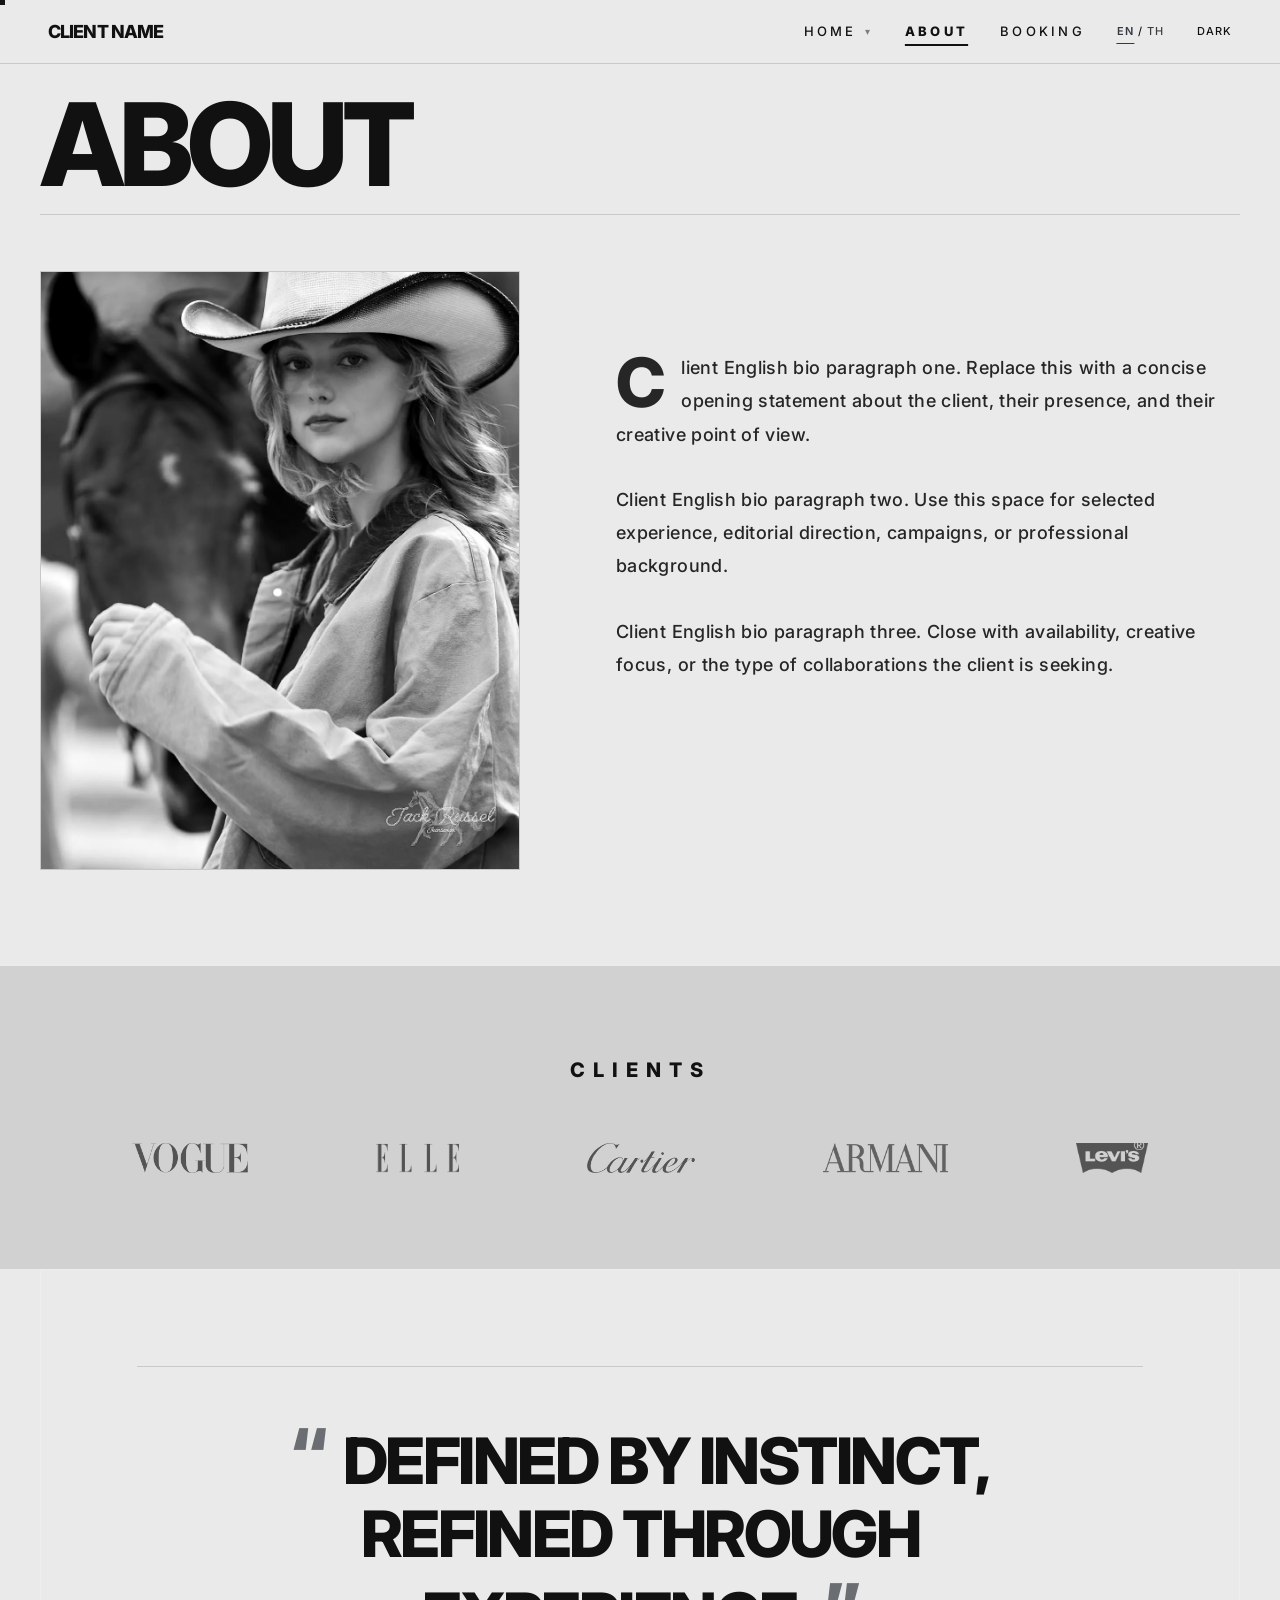
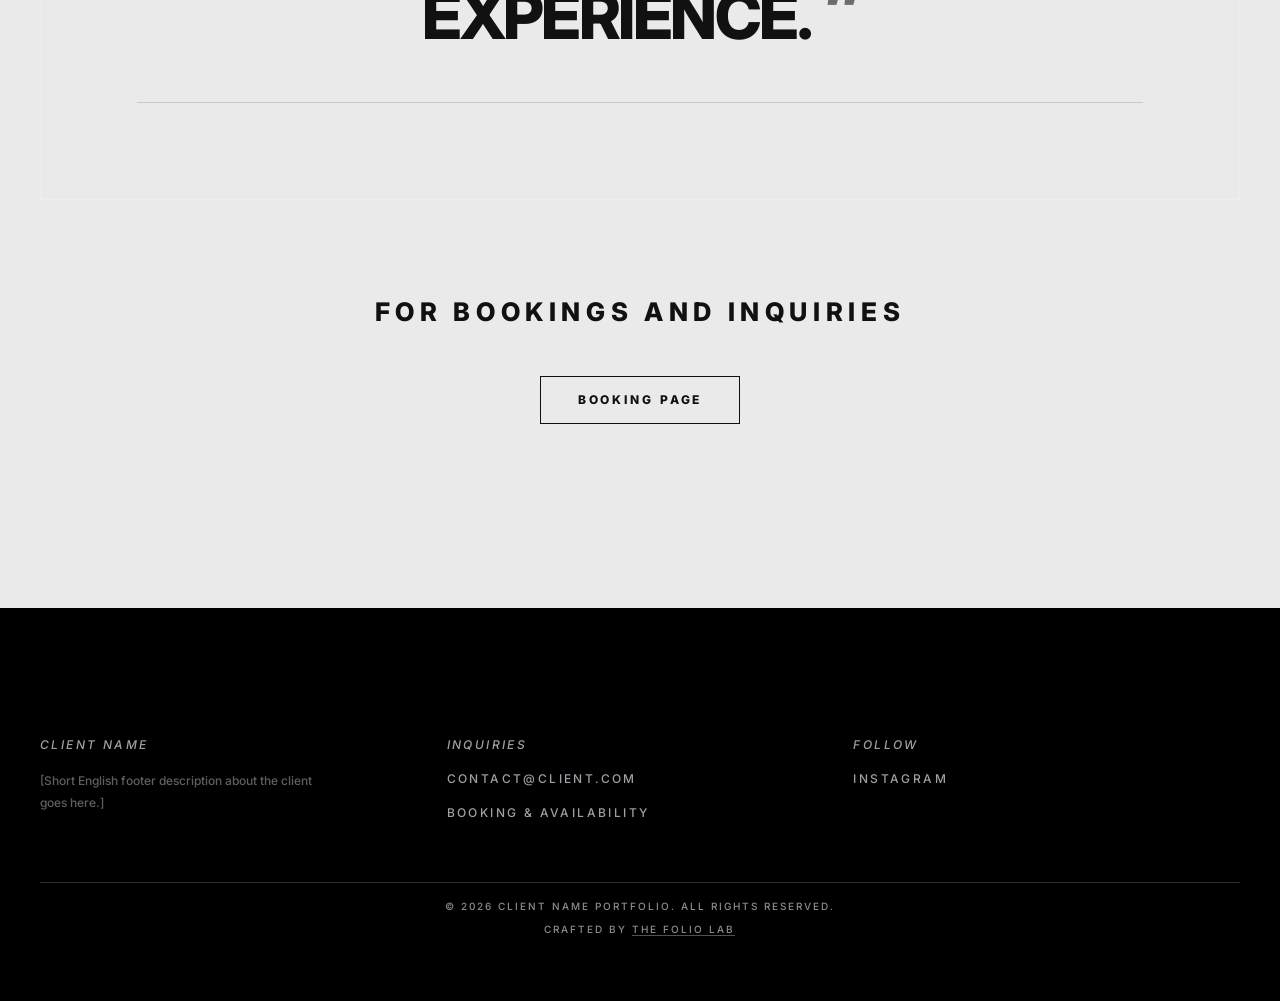
==== commit 49792764: "Scroll hint" ====
--- a/about.html
+++ b/about.html
@@ -62,14 +62,14 @@
                 <div class="split-layout" style="text-align: left;">
                     <img src="image/about/01.webp" alt="Portrait" class="reveal" loading="lazy">
                     <div class="bio reveal delay-1">
-                        <p lang="en">[Client English Bio Paragraph 1]</p>
-                        <p lang="th">[Client Thai Bio Paragraph 1]</p>
+                        <p lang="en">Client English bio paragraph one. Replace this with a concise opening statement about the client, their presence, and their creative point of view.</p>
+                        <p lang="th">ย่อหน้าประวัติภาษาไทยที่หนึ่ง แทนที่ข้อความนี้ด้วยคำแนะนำตัวที่กระชับเกี่ยวกับตัวตน มุมมอง และทิศทางสร้างสรรค์ของลูกค้า</p>
 
-                        <p lang="en">[Client English Bio Paragraph 2]</p>
-                        <p lang="th">[Client Thai Bio Paragraph 2]</p>
+                        <p lang="en">Client English bio paragraph two. Use this space for selected experience, editorial direction, campaigns, or professional background.</p>
+                        <p lang="th">ย่อหน้าประวัติภาษาไทยที่สอง ใช้พื้นที่นี้สำหรับประสบการณ์ งานเอดิทอเรียล แคมเปญ หรือพื้นหลังการทำงานที่สำคัญ</p>
                             
-                        <p lang="en">[Client English Bio Paragraph 3]</p>
-                        <p lang="th">[Client Thai Bio Paragraph 3]</p>
+                        <p lang="en">Client English bio paragraph three. Close with availability, creative focus, or the type of collaborations the client is seeking.</p>
+                        <p lang="th">ย่อหน้าประวัติภาษาไทยที่สาม ปิดท้ายด้วยความพร้อมในการรับงาน จุดโฟกัสเชิงสร้างสรรค์ หรือประเภทงานที่ลูกค้าต้องการร่วมงาน</p>
                     </div>
                 </div>
             </div>
@@ -117,4 +117,4 @@
     <script src="footer.js"></script>
     <script src="main.js" defer></script>
 </body>
-</html>+</html>
--- a/style.css
+++ b/style.css
@@ -7,7 +7,9 @@
     --black: #000000;
     --white: #ffffff;
     --light-gray: #f5f5f5;
-    --accent: #3388FF; /* Bright Electric Blue */
+    --accent: #343A42; /* Cool graphite accent for the motion-study system */
+    --kinetic-silver: rgba(226, 230, 236, 0.82);
+    --kinetic-shadow: rgba(0, 0, 0, 0.48);
 
     /* 2. BRAND FONTS */
     --serif: 'Inter', -apple-system, BlinkMacSystemFont, "Segoe UI", Roboto, sans-serif;
@@ -28,6 +30,7 @@
 }
 
 [data-theme="dark"] {
+    --accent: #D8DDE5;
     --bg: #0D0D0D; 
     --text: #F0F0F0;
     --surface: #1A1A1A; 
@@ -39,6 +42,8 @@
 
 html {
     width: 100%;
+    max-width: 100%;
+    overflow-x: hidden;
     scrollbar-width: thin;
     scrollbar-color: var(--text) var(--bg);
 }
@@ -46,6 +51,7 @@
 body {
     overflow-x: hidden;
     width: 100%;
+    max-width: 100%;
 }
 
 * {
@@ -123,6 +129,7 @@
 /* Grid System */
 .container {
     max-width: 1440px;
+    width: 100%;
     margin: 0 auto;
     padding: 0 var(--margin);
     display: grid;
@@ -263,8 +270,15 @@
     user-select: none;
 }
 
-.nav-links a.active, .dropdown-trigger.active {
-    color: var(--accent) !important; /* Bold accent for active state */
+.nav-links a.active,
+.dropdown-trigger.active {
+    color: var(--text) !important;
+    font-weight: 800;
+    opacity: 1;
+    text-decoration: underline;
+    text-decoration-color: var(--text);
+    text-decoration-thickness: 2px;
+    text-underline-offset: 8px;
 }
 
 .back-to-top {
@@ -389,8 +403,12 @@
 .dropdown:hover .dropdown-content a:nth-child(5) { transition-delay: 0.35s; }
 
 .dropdown-content a.active {
-    color: var(--accent) !important;
-    font-weight: 600;
+    color: var(--text) !important;
+    font-weight: 800;
+    opacity: 1;
+    text-decoration: underline;
+    text-decoration-thickness: 2px;
+    text-underline-offset: 5px;
 }
 
 /* Hamburger Icon */
@@ -440,6 +458,121 @@
     will-change: transform; /* Offloads parallax strictly to the GPU */
 }
 
+.hero-motion-system {
+    position: absolute;
+    inset: 0;
+    z-index: 1;
+    pointer-events: none;
+}
+
+.motion-strip {
+    position: absolute;
+    top: 20vh;
+    width: clamp(82px, 7.6vw, 132px);
+    height: min(50vh, 520px);
+    background-image: url('image/hero/hero.webp');
+    background-size: auto 112vh;
+    background-repeat: no-repeat;
+    opacity: 0;
+    filter: grayscale(100%) contrast(1.15);
+    mix-blend-mode: screen;
+    border-left: 1px solid rgba(255, 255, 255, 0.36);
+    border-right: 1px solid rgba(255, 255, 255, 0.18);
+    transform: translate3d(0, 24px, 0);
+    transition: opacity 0.9s cubic-bezier(0.16, 1, 0.3, 1), transform 0.9s cubic-bezier(0.16, 1, 0.3, 1);
+}
+
+.hero.loaded .motion-strip {
+    opacity: 0.72;
+    transform: translate3d(0, 0, 0);
+}
+
+.strip-left {
+    left: clamp(28px, 6vw, 96px);
+    background-position: 43% 10%;
+    transition-delay: 0.28s;
+}
+
+.strip-right {
+    right: clamp(28px, 6vw, 96px);
+    background-position: 58% 11%;
+    transition-delay: 0.42s;
+}
+
+.motion-frame-label {
+    position: absolute;
+    z-index: 2;
+    font-family: var(--sans);
+    font-size: 10px;
+    font-weight: 800;
+    letter-spacing: 0.36em;
+    line-height: 1;
+    text-transform: uppercase;
+    color: var(--kinetic-silver);
+    opacity: 0;
+    transform: translate3d(0, 12px, 0);
+    transition: opacity 0.8s ease, transform 0.8s cubic-bezier(0.16, 1, 0.3, 1);
+}
+
+.hero.loaded .motion-frame-label {
+    opacity: 1;
+    transform: translate3d(0, 0, 0);
+}
+
+.frame-top {
+    top: calc(64px + 5vh);
+    left: clamp(28px, 6vw, 96px);
+    transition-delay: 0.58s;
+}
+
+.frame-side {
+    right: clamp(24px, 3vw, 52px);
+    bottom: 19vh;
+    writing-mode: vertical-rl;
+    transform: translate3d(12px, 0, 0);
+    transition-delay: 0.66s;
+}
+
+.hero.loaded .frame-side {
+    transform: translate3d(0, 0, 0);
+}
+
+.motion-rail {
+    position: absolute;
+    background: rgba(226, 230, 236, 0.58);
+    opacity: 0;
+    transform-origin: left center;
+    transition: opacity 0.7s ease, transform 1s cubic-bezier(0.16, 1, 0.3, 1);
+}
+
+.hero.loaded .motion-rail {
+    opacity: 1;
+    transform: scaleX(1);
+}
+
+.rail-horizontal {
+    left: clamp(28px, 6vw, 96px);
+    right: clamp(28px, 6vw, 96px);
+    top: 50%;
+    height: 1px;
+    transform: scaleX(0);
+    transition-delay: 0.74s;
+}
+
+.rail-vertical {
+    right: clamp(44px, 8vw, 132px);
+    top: 18vh;
+    width: 1px;
+    height: 60vh;
+    transform: scaleY(0);
+    transform-origin: center top;
+    transition-delay: 0.82s;
+}
+
+.hero.loaded .rail-vertical {
+    transform: scaleY(1);
+}
+
 .hero:not(.loaded) .hero-bg {
     opacity: 0; /* Hide strictly while waiting for the JS gatekeeper */
 }
@@ -462,11 +595,27 @@
 
 .hero-content {
     position: relative;
-    z-index: 2;
-    width: 100%;
+    z-index: 3;
+    width: min(1080px, 100%);
     text-align: center;
-    mix-blend-mode: difference; /* Kinetic typography interaction */
+    transform: translateY(11vh);
+    mix-blend-mode: normal;
     color: #fff;
+}
+
+.hero h1 {
+    color: var(--white);
+    font-size: clamp(68px, 12.4vw, 184px);
+    line-height: 0.78;
+    letter-spacing: -0.055em;
+    position: relative;
+    display: inline-block;
+    max-width: 100%;
+    text-shadow: 0 18px 42px var(--kinetic-shadow);
+}
+
+.hero.loaded h1.active {
+    animation: heroNamePulse 0.34s steps(1, end) 1 both;
 }
 
 .hero-tagline {
@@ -475,6 +624,7 @@
     font-weight: 600;
     text-transform: uppercase;
     letter-spacing: 0.2em;
+    color: var(--kinetic-silver);
     opacity: 1;
     margin-top: 16px; 
     position: relative;
@@ -492,6 +642,75 @@
     gap: 24px;
 }
 
+.scroll-hint {
+    position: absolute;
+    right: clamp(28px, 6vw, 96px);
+    bottom: clamp(28px, 6vh, 64px);
+    z-index: 4;
+    display: grid;
+    grid-template-columns: auto auto;
+    align-items: center;
+    gap: 10px;
+    padding: 10px 12px;
+    border: 1px solid rgba(226, 230, 236, 0.48);
+    color: var(--kinetic-silver);
+    font-family: var(--sans);
+    font-size: 9px;
+    font-weight: 800;
+    letter-spacing: 0.24em;
+    line-height: 1;
+    text-transform: uppercase;
+    opacity: 0;
+    transform: translate3d(0, 12px, 0);
+    transition: opacity 0.8s cubic-bezier(0.16, 1, 0.3, 1), transform 0.8s cubic-bezier(0.16, 1, 0.3, 1), border-color 0.18s ease;
+}
+
+.hero.loaded .scroll-hint {
+    opacity: 1;
+    transform: translate3d(0, 0, 0);
+    transition-delay: 0.7s;
+}
+
+.scroll-hint::before {
+    content: "";
+    position: absolute;
+    left: 50%;
+    bottom: -26px;
+    width: 1px;
+    height: 18px;
+    background: currentColor;
+    transform-origin: top center;
+    animation: scrollHintPulse 1.5s cubic-bezier(0.16, 1, 0.3, 1) infinite;
+}
+
+.scroll-hint::after {
+    content: "";
+    position: absolute;
+    right: -8px;
+    top: -8px;
+    width: 8px;
+    height: 8px;
+    border-top: 1px solid currentColor;
+    border-right: 1px solid currentColor;
+    opacity: 0.7;
+}
+
+.scroll-hint:hover {
+    border-color: rgba(226, 230, 236, 0.9);
+}
+
+.scroll-hint__count {
+    padding-left: 10px;
+    border-left: 1px solid rgba(226, 230, 236, 0.38);
+    font-variant-numeric: tabular-nums;
+    letter-spacing: 0.16em;
+}
+
+@keyframes scrollHintPulse {
+    0%, 100% { transform: scaleY(0.36); opacity: 0.5; }
+    46% { transform: scaleY(1); opacity: 1; }
+}
+
 .btn-primary, .btn-secondary, .btn-bold, .lang-switch span {
     transition: all 0.15s ease-out;
     -webkit-tap-highlight-color: transparent; /* Removes the default browser gray blink */
@@ -499,6 +718,18 @@
 
 .btn-primary { background: var(--white); color: var(--black); padding: 16px 48px; font-size: 14px; font-weight: 700; text-transform: uppercase; letter-spacing: 0.1em; border-radius: 0; }
 .btn-secondary { background: transparent; border: 2px solid var(--white); color: var(--white); padding: 14px 48px; font-size: 14px; font-weight: 700; text-transform: uppercase; letter-spacing: 0.1em; border-radius: 0; }
+
+.hero .btn-primary {
+    background: var(--white);
+    border: 2px solid var(--white);
+    color: var(--black);
+}
+
+.hero .btn-secondary {
+    background: transparent;
+    border-color: var(--white);
+    color: var(--white);
+}
 
 @media (hover: hover) {
     .back-to-top:hover { 
@@ -528,10 +759,24 @@
         opacity: 1;
     }
 
+    .hero .btn-primary:hover {
+        background: transparent;
+        border-color: var(--white);
+        color: var(--white);
+        opacity: 1;
+    }
+
+    .hero .btn-secondary:hover {
+        background: var(--white);
+        border-color: var(--white);
+        color: var(--black);
+        opacity: 1;
+    }
+
     .btn-bold:hover {
-        border-bottom-color: transparent;
+        background: var(--text);
+        color: var(--bg);
         transform: translateY(-2px);
-        color: var(--accent);
     }
 }
 
@@ -549,6 +794,18 @@
     background: transparent !important; /* The background stays empty */
     transform: scale(0.97);
     transition: none;
+}
+
+.hero .btn-primary:active {
+    background: var(--white) !important;
+    border-color: var(--white) !important;
+    color: var(--black) !important;
+}
+
+.hero .btn-secondary:active {
+    background: transparent !important;
+    border-color: var(--white) !important;
+    color: var(--white) !important;
 }
 
 .back-to-top:active {
@@ -593,6 +850,21 @@
 .reveal.delay-2 { transition-delay: 0.3s; }
 .reveal.delay-3 { transition-delay: 0.45s; }
 .reveal.delay-4 { transition-delay: 0.6s; }
+
+@keyframes heroNamePulse {
+    0%, 100% {
+        text-shadow: 0 18px 42px var(--kinetic-shadow);
+        filter: none;
+    }
+    38% {
+        text-shadow: 0 18px 42px var(--kinetic-shadow);
+        filter: contrast(1.14);
+    }
+    58% {
+        text-shadow: 0 18px 42px rgba(0, 0, 0, 0.62);
+        filter: contrast(1.04);
+    }
+}
 
 .bg-alt {
     background-color: var(--alt-bg); /* Theme-aware background */
@@ -626,12 +898,12 @@
     z-index: 1;
     background-color: var(--surface);
     filter: grayscale(100%);
-    transition: transform 0.6s cubic-bezier(0.16, 1, 0.3, 1), filter 0.6s ease;
+    transition: transform 0.45s cubic-bezier(0.16, 1, 0.3, 1), filter 0.45s ease;
 }
 
 .featured-item img:hover {
     filter: grayscale(0%);
-    transform: scale(1.05);
+    transform: translate3d(0, -6px, 0) scale(1.025);
 }
 
 .full-grid {
@@ -662,12 +934,12 @@
     position: relative;
     z-index: 1; /* Establishes clean stacking context */
     filter: grayscale(100%);
-    transition: transform 0.6s cubic-bezier(0.16, 1, 0.3, 1), filter 0.6s ease;
+    transition: transform 0.45s cubic-bezier(0.16, 1, 0.3, 1), filter 0.45s ease;
 }
 
 .full-grid img:hover { 
     filter: grayscale(0%);
-    transform: scale(1.05);
+    transform: translate3d(0, -6px, 0) scale(1.025);
 }
 
 .video-grid {
@@ -686,6 +958,21 @@
     overflow: hidden;
     will-change: transform, opacity; /* Smooths entrance reveal */
     transition: transform 0.8s cubic-bezier(0.16, 1, 0.3, 1), opacity 0.8s cubic-bezier(0.16, 1, 0.3, 1);
+}
+
+.video-item > div {
+    background:
+        linear-gradient(90deg, rgba(52, 58, 66, 0.12) 1px, transparent 1px),
+        linear-gradient(0deg, rgba(52, 58, 66, 0.12) 1px, transparent 1px),
+        var(--surface) !important;
+    background-size: 32px 32px !important;
+    border: 1px solid rgba(52, 58, 66, 0.36);
+}
+
+.video-item > div > div {
+    border: 0 !important;
+    color: var(--accent);
+    opacity: 0.72 !important;
 }
 
 .video-grid video, .video-grid iframe {
@@ -719,76 +1006,76 @@
     position: relative;
     z-index: 1;
     filter: grayscale(100%);
-    transition: transform 0.6s cubic-bezier(0.16, 1, 0.3, 1), filter 0.6s ease;
+    transition: transform 0.45s cubic-bezier(0.16, 1, 0.3, 1), filter 0.45s ease;
 }
 
 .digitals-grid img:hover {
     filter: grayscale(0%);
-    transform: scale(1.05);
+    transform: translate3d(0, -6px, 0) scale(1.025);
 }
 
 /* Section Labels for UX */
 .section-label {
     grid-column: span 12;
     font-family: var(--sans);
-    font-size: clamp(60px, 10vw, 150px);
+    font-size: 11px;
     font-weight: 800;
-    line-height: 0.85;
+    line-height: 1;
     font-style: normal;
     text-transform: uppercase;
-    letter-spacing: -0.05em; 
-    color: transparent;
-    -webkit-text-stroke: 2px var(--text);
-    opacity: 1; /* Ensures labels stay strictly black on white backgrounds */
-    margin-bottom: 80px; 
-    text-align: center; 
+    letter-spacing: 0.28em;
+    color: var(--accent);
+    opacity: 1;
+    margin-bottom: 42px;
+    text-align: left;
     padding-left: 0;
-    transition: color 0.15s ease-out, -webkit-text-stroke 0.15s ease-out;
-}
-
-.section-label:hover {
+    position: relative;
+    padding: 16px 0;
+    border-top: 1px solid rgba(52, 58, 66, 0.22);
+    border-bottom: 1px solid rgba(52, 58, 66, 0.22);
+    display: flex;
+    align-items: center;
+    justify-content: space-between;
+}
+
+.section-label::before {
+    content: "FRAME";
+    display: inline-block;
+    margin-right: 18px;
     color: var(--text);
-}
-
-.section-label {
-    position: relative; 
-    padding-bottom: 0; 
-}
-
-.section-label::before {
-    display: none;
-}
-
-.section-label::after { content: none; }
+    opacity: 0.42;
+}
+
+.section-label::after {
+    content: "INDEX";
+    color: var(--text);
+    opacity: 0.42;
+    letter-spacing: 0.22em;
+}
 
 /* Center alignment override for Measurements */
 #measurements .section-label {
-    text-align: center;
+    text-align: left;
     padding-left: 0;
 }
 #measurements .section-label::before {
-    display: none;
+    display: inline-block;
 }
 
 /* --- 5. SUBPAGE HEADERS (Independent from Homepage) --- */
 .page-header {
     font-family: var(--sans);
-    font-size: clamp(60px, 12vw, 200px);
+    font-size: clamp(48px, 9vw, 136px);
     font-weight: 800;
     font-style: normal;
     text-transform: uppercase;
-    letter-spacing: -0.05em;
-    color: transparent;
-    -webkit-text-stroke: 2px var(--text);
-    text-align: center;
-    margin-bottom: 80px;
+    letter-spacing: -0.055em;
+    color: var(--text);
+    text-align: left;
+    margin-bottom: 56px;
     position: relative;
-    padding-bottom: 0;
-    transition: color 0.15s ease-out;
-}
-
-.page-header:hover {
-    color: var(--text);
+    padding-bottom: 20px;
+    border-bottom: 1px solid var(--border-subtle);
 }
 
 .page-header::before {
@@ -804,6 +1091,29 @@
     opacity: 1;
     color: var(--text);
     text-align: left;
+}
+
+.page-description[style] {
+    text-align: left !important;
+    margin-left: 0 !important;
+    margin-right: 0 !important;
+}
+
+.inquiry-section[style] {
+    text-align: center !important;
+}
+
+.inquiry-section h3,
+h3.reveal {
+    font-family: var(--sans);
+    font-size: clamp(16px, 2vw, 26px);
+    font-style: normal;
+    font-weight: 800;
+    letter-spacing: 0.22em;
+    line-height: 1.25;
+    color: var(--text);
+    text-transform: uppercase;
+    margin-bottom: 24px;
 }
 
 .editorial-quote {
@@ -816,6 +1126,9 @@
     letter-spacing: -0.04em;
     color: var(--text);
     text-align: center;
+    padding: 48px;
+    border-top: 1px solid var(--border-subtle);
+    border-bottom: 1px solid var(--border-subtle);
 }
 
 .editorial-quote::before,
@@ -839,11 +1152,15 @@
     display: flex;
     justify-content: center;
     gap: 48px;
-    font-family: var(--serif);
-    font-style: italic;
-    font-size: 18px;
-    letter-spacing: 2px;
-    opacity: 0.8;
+    font-family: var(--sans);
+    font-style: normal;
+    font-size: 12px;
+    font-weight: 800;
+    letter-spacing: 0.24em;
+    text-transform: uppercase;
+    opacity: 1;
+    border-top: 1px solid var(--border-subtle);
+    border-bottom: 1px solid var(--border-subtle);
 }
 
 /* --- 4. CALL TO ACTION & FOOTER --- */
@@ -855,15 +1172,16 @@
 
 .btn-bold {
     display: inline-block;
-    border-bottom: 1px solid var(--text);
+    border: 1px solid var(--text);
     color: var(--text);
-    padding: 12px 0; /* Slightly more vertical padding */
+    padding: 14px 22px;
     margin: 24px 12px;
-    font-size: 15px; /* Slightly larger font */
+    font-size: 12px;
+    font-weight: 800;
     text-transform: uppercase;
-    letter-spacing: 0.35em; /* More spread out */
+    letter-spacing: 0.24em;
     min-width: 200px;
-    transition: all 0.15s ease-out;
+    transition: color 0.15s ease-out, background-color 0.15s ease-out, transform 0.15s ease-out;
 }
 
 .contact-list {
@@ -886,14 +1204,19 @@
     align-items: flex-start;
 }
 .split-layout img { width: 40%; height: auto; }
+.split-layout img {
+    filter: grayscale(100%) contrast(1.05);
+    border: 1px solid var(--border-subtle);
+}
+
 .split-layout .bio { 
     width: 50%; 
-    font-family: var(--serif); 
-    font-size: 22px; 
-    line-height: 1.8; 
+    font-family: var(--sans);
+    font-size: 18px;
+    line-height: 1.85;
     color: var(--text); 
     opacity: 0.9;
-    letter-spacing: 0.01em;
+    letter-spacing: 0.02em;
     text-align: left;
     margin-top: 80px; /* Staggered offset relative to the image */
 }
@@ -903,16 +1226,16 @@
 /* Editorial Drop Cap */
 .split-layout .bio p:first-of-type::first-letter {
     float: left;
-    font-size: 80px;
+    font-size: 68px;
     line-height: 0.8;
     padding-top: 4px;
     padding-right: 16px;
-    font-family: var(--serif);
+    font-family: var(--sans);
+    font-weight: 800;
 }
 
 /* Modal Styles */
 .modal {
-    display: none;
     position: fixed;
     z-index: 2000;
     left: 0;
@@ -922,7 +1245,14 @@
     background-color: rgba(0, 0, 0, 0.95);
     backdrop-filter: blur(5px);
     cursor: pointer;
-    transition: all 0.3s ease;
+    opacity: 0;
+    visibility: hidden;
+    transition: opacity 0.35s cubic-bezier(0.16, 1, 0.3, 1), visibility 0.35s;
+}
+
+.modal.show-modal {
+    opacity: 1;
+    visibility: visible;
 }
 
 .modal-content {
@@ -935,8 +1265,122 @@
     left: 50%;
     transform: translate(-50%, -50%);
     object-fit: contain;
-    -webkit-touch-callout: default; /* Forces mobile browsers to allow the hold-to-save menu */
-    cursor: default; /* Overrides the clickable pointer cursor from the background */
+    cursor: default;
+    -webkit-touch-callout: default;
+}
+
+.modal-caption {
+    position: fixed;
+    left: 32px;
+    bottom: 32px;
+    z-index: 2002;
+    max-width: min(440px, calc(100vw - 64px));
+    max-height: 30vh;
+    overflow-y: auto;
+    padding: 16px 18px;
+    background: rgba(13, 13, 13, 0.88);
+    color: var(--white);
+    border: 1px solid var(--accent);
+    box-shadow: 6px 6px 0 rgba(226, 230, 236, 0.22);
+    backdrop-filter: blur(12px);
+    cursor: default;
+    opacity: 0;
+    visibility: hidden;
+    pointer-events: none;
+    transition: opacity 0.18s ease-out, visibility 0.18s ease-out;
+}
+
+.modal-caption.visible {
+    opacity: 1;
+    visibility: visible;
+    pointer-events: auto;
+}
+
+.modal-caption__kicker {
+    font-family: var(--sans);
+    font-size: 10px;
+    font-weight: 800;
+    letter-spacing: 0.28em;
+    line-height: 1.2;
+    color: var(--accent);
+    text-transform: uppercase;
+    margin-bottom: 8px;
+}
+
+.modal-caption__text {
+    font-family: var(--sans);
+    font-size: 12px;
+    font-weight: 600;
+    line-height: 1.7;
+    letter-spacing: 0.13em;
+    text-transform: uppercase;
+}
+
+.modal-caption-toggle,
+.modal-fullscreen-toggle {
+    position: fixed;
+    right: 32px;
+    bottom: 32px;
+    z-index: 2002;
+    display: none;
+    padding: 12px 14px;
+    background: rgba(13, 13, 13, 0.9);
+    color: var(--white);
+    border: 1px solid var(--accent);
+    box-shadow: 5px 5px 0 rgba(226, 230, 236, 0.22);
+    backdrop-filter: blur(12px);
+    font-family: var(--sans);
+    font-size: 10px;
+    font-weight: 800;
+    letter-spacing: 0.22em;
+    line-height: 1;
+    text-transform: uppercase;
+    cursor: pointer;
+    transition: color 0.15s ease-out, background-color 0.15s ease-out, transform 0.15s ease-out;
+}
+
+.modal-caption-toggle.visible,
+.modal-fullscreen-toggle.visible {
+    display: inline-flex;
+}
+
+@media (hover: hover) and (pointer: fine) {
+    .modal-caption-toggle:hover,
+    .modal-fullscreen-toggle:hover {
+        background: var(--accent);
+        color: var(--white);
+        opacity: 1;
+        transform: translate(-2px, -2px);
+    }
+}
+
+.modal-caption-toggle:active,
+.modal-fullscreen-toggle:active {
+    transform: translate(0, 0);
+}
+
+.modal-fullscreen-toggle {
+    bottom: 82px;
+}
+
+.modal:not(.has-caption-controls) .modal-fullscreen-toggle {
+    bottom: 32px;
+}
+
+.modal.is-immersive .modal-caption,
+.modal.is-immersive .modal-caption-toggle,
+.modal.is-immersive .modal-fullscreen-toggle,
+.modal.is-immersive .modal-nav {
+    opacity: 0 !important;
+    visibility: hidden !important;
+    pointer-events: none !important;
+}
+
+.modal.is-immersive .modal-content {
+    width: 100vw;
+    height: 100vh;
+    max-width: 100vw;
+    max-height: 100vh;
 }
 
 /* Modal Navigation */
@@ -946,25 +1390,95 @@
     transform: translateY(-50%);
     color: var(--white);
     font-size: 32px;
-    font-weight: 300;
+    font-weight: 800;
     cursor: pointer;
     padding: 48px;
     user-select: none;
     z-index: 2001;
-    transition: opacity 0.15s ease-out;
-}
-.modal-nav:hover { opacity: 0.5; }
+    transition: opacity 0.15s ease-out, color 0.15s ease-out;
+}
+.modal-nav:hover { color: var(--accent); opacity: 1; }
 .modal-prev { left: 0; }
 .modal-next { right: 0; }
 
+.comp-card-modal-note {
+    position: absolute;
+    bottom: 40px;
+    left: 50%;
+    z-index: 2001;
+    width: 100%;
+    text-align: center;
+    transform: translateX(-50%);
+}
+
 @media (max-width: 390px) {
     .modal-nav { padding: 20px; font-size: 24px; }
+}
+
+@media (max-width: 768px) {
+    .modal {
+        --modal-mobile-toolbar-clearance: clamp(148px, 18vh, 220px);
+    }
+
+    .modal-content {
+        max-height: calc(100svh - 32px);
+    }
+
+    .modal.has-caption .modal-content {
+        max-height: calc(100svh - var(--modal-mobile-toolbar-clearance) - 72px);
+    }
+
+    .modal.is-immersive .modal-content {
+        height: 100svh;
+        max-height: 100svh;
+    }
+
+    .comp-card-modal-note {
+        bottom: calc(var(--modal-mobile-toolbar-clearance) + max(24px, env(safe-area-inset-bottom))) !important;
+    }
+
+    #compCardImg {
+        max-height: calc(100svh - 160px) !important;
+    }
+
+    .modal-caption {
+        left: 16px;
+        right: 16px;
+        bottom: calc(var(--modal-mobile-toolbar-clearance) + max(16px, env(safe-area-inset-bottom)));
+        max-width: none;
+        max-height: min(24vh, 190px);
+        padding: 14px 16px;
+    }
+
+    .modal-caption__text {
+        font-size: 11px;
+    }
+
+    .modal-caption-toggle {
+        right: 16px;
+        bottom: calc(var(--modal-mobile-toolbar-clearance) + max(16px, env(safe-area-inset-bottom)) + 56px);
+        font-size: 9px;
+        letter-spacing: 0.18em;
+        padding: 10px 12px;
+    }
+
+    .modal-fullscreen-toggle {
+        right: 16px;
+        bottom: calc(var(--modal-mobile-toolbar-clearance) + max(16px, env(safe-area-inset-bottom)) + 104px);
+        font-size: 9px;
+        letter-spacing: 0.18em;
+        padding: 10px 12px;
+    }
+
+    .modal:not(.has-caption-controls) .modal-fullscreen-toggle {
+        bottom: calc(var(--modal-mobile-toolbar-clearance) + max(16px, env(safe-area-inset-bottom)) + 56px);
+    }
 }
 
 footer {
     padding: 128px 0 64px;
     background-color: var(--black);
-    color: var(--accent);
+    color: var(--kinetic-silver);
     margin-top: 0;
 }
 
@@ -977,7 +1491,7 @@
     font-style: italic;
     font-size: 20px;
     letter-spacing: 0.02em;
-    color: var(--accent);
+    color: var(--kinetic-silver);
     margin-bottom: 32px;
 }
 
@@ -987,7 +1501,7 @@
     letter-spacing: 0.2em;
     display: block;
     margin-bottom: 16px;
-    color: var(--accent);
+    color: var(--kinetic-silver);
     opacity: 0.85; /* Increased for better legibility on black */
     font-family: var(--sans);
 }
@@ -997,7 +1511,7 @@
 }
 
 .footer-column a:hover {
-    color: var(--accent);
+    color: var(--white);
     opacity: 1;
     transform: translateX(4px);
 }
@@ -1006,13 +1520,13 @@
     grid-column: span 12;
     text-align: center;
     font-size: 10px;
-    color: var(--accent);
+    color: var(--kinetic-silver);
     opacity: 0.75; /* Increased for better legibility on black */
     text-transform: uppercase;
     letter-spacing: 0.2em;
     padding-top: 16px;
     margin-top: 24px;
-    border-top: 1px solid var(--accent);
+    border-top: 1px solid rgba(226, 230, 236, 0.28);
 }
 
 .footer-bottom .attribution {
@@ -1021,7 +1535,7 @@
 
 .footer-bottom .designer-link {
     display: inline;
-    border-bottom: 1px solid var(--accent);
+    border-bottom: 1px solid rgba(226, 230, 236, 0.48);
     transition: all 0.15s ease-out;
 }
 
@@ -1049,6 +1563,7 @@
         transform: translateX(100%);
         width: 100%;
         height: 100vh;
+        height: 100dvh;
         background: var(--nav-bg);
         backdrop-filter: blur(15px); /* Reduced for buttery smooth mobile entrance */
         flex-direction: column;
@@ -1074,7 +1589,11 @@
     
     /* Ensure the currently active page/section stays gold */
     nav.nav-open .nav-links a.active,
-    nav.nav-open .dropdown-trigger.active { color: var(--accent) !important; }
+    nav.nav-open .dropdown-trigger.active {
+        color: var(--text) !important;
+        text-decoration: underline;
+        text-decoration-color: var(--text);
+    }
 
     /* Animate Hamburger to X */
     nav.nav-open .mobile-toggle span:nth-child(1) { transform: translateY(4.5px) rotate(45deg); }
@@ -1127,7 +1646,12 @@
     }
 
     .dropdown-content a { font-size: 11px !important; text-transform: uppercase !important; letter-spacing: 0.3em !important; opacity: 0.4; padding: 4px 0 !important; transform: none !important; transition-delay: 0s !important; }
-    .dropdown-content a.active { opacity: 1 !important; color: var(--accent) !important; }
+    .dropdown-content a.active {
+        opacity: 1 !important;
+        color: var(--text) !important;
+        text-decoration: underline;
+        text-decoration-color: var(--text);
+    }
     .lang-switch { margin-top: 24px; font-size: 14px; }
     .dropdown-trigger::after { display: none; }
 
@@ -1154,6 +1678,75 @@
     .container { grid-template-columns: 1fr; } /* Simplifies layout for tablets */
 
     nav { padding: 0 24px; }
+
+    .hero-content {
+        width: 100%;
+        text-align: center;
+        transform: translateY(8vh);
+    }
+
+    .hero h1 {
+        font-size: clamp(64px, 18vw, 112px);
+        line-height: 0.82;
+    }
+
+    .motion-strip {
+        top: 25vh;
+        width: 50px;
+        height: 38vh;
+        opacity: 0;
+        background-size: auto 104vh;
+    }
+
+    .hero.loaded .motion-strip {
+        opacity: 0.58;
+    }
+
+    .strip-left {
+        left: 14px;
+        background-position: 38% 9%;
+    }
+
+    .strip-right {
+        right: 14px;
+        background-position: 62% 9%;
+    }
+
+    .frame-top {
+        top: calc(64px + 22px);
+        left: 18px;
+        font-size: 8px;
+        letter-spacing: 0.28em;
+    }
+
+    .frame-side,
+    .rail-vertical {
+        display: none;
+    }
+
+    .rail-horizontal {
+        left: 18px;
+        right: 18px;
+        top: 52%;
+    }
+
+    .scroll-hint {
+        right: 18px;
+        bottom: calc(28px + env(safe-area-inset-bottom));
+        gap: 8px;
+        padding: 8px 9px;
+        font-size: 7px;
+        letter-spacing: 0.2em;
+    }
+
+    .scroll-hint::before {
+        bottom: -21px;
+        height: 14px;
+    }
+
+    .scroll-hint__count {
+        padding-left: 8px;
+    }
 
     /* Grids */
     .featured-grid { grid-template-columns: repeat(2, 1fr); }
@@ -1170,10 +1763,12 @@
     
     /* Editorial Box Overrides */
     [style*="padding: 100px"] { padding: 64px 24px !important; }
+    [style*="padding: 96px"] { padding: 64px 24px !important; }
     .editorial-quote { font-size: 24px; }
 
     /* Client Logos */
     [style*="gap: 120px"] { gap: 64px !important; }
+    [style*="gap: 128px"] { gap: 64px !important; }
 }
 
 /* Standard Mobile (480px and below) */
@@ -1181,6 +1776,8 @@
     :root { --margin: 24px; }
     
     h1 { font-size: 48px; line-height: 0.9; letter-spacing: -0.04em; } /* Massive and tight for punchy typography */
+    .hero-content { transform: translateY(6vh); }
+    .hero h1 { font-size: clamp(54px, 17vw, 78px); }
     .hero-tagline { font-size: 10px; letter-spacing: 0.4em; } /* Tiny and wide to contrast the H1 */
     .page-header { font-size: 36px; margin-bottom: 32px; letter-spacing: -0.04em; } /* Scales down subpage titles */
     
@@ -1189,34 +1786,69 @@
     .hero-btns { flex-direction: column; gap: 16px; }
     .btn-primary, .btn-secondary { padding: 12px 24px; font-size: 12px; letter-spacing: 0.2em; }
 
+    .motion-strip {
+        width: 38px;
+        height: 34vh;
+    }
+
+    .hero.loaded .motion-strip {
+        opacity: 0.5;
+    }
+
+    .frame-top {
+        max-width: 150px;
+        line-height: 1.4;
+    }
+
     section { padding: 48px 0; } /* Tighter vertical rhythm */
-    .section-label { font-size: 14px; letter-spacing: 0.25em; padding-bottom: 16px; padding-left: 16px; }
-    .section-label::before { width: 60px; left: 16px; }
+    .section-label { font-size: 10px; letter-spacing: 0.2em; padding: 14px 0; gap: 10px; }
+    .section-label::before,
+    .section-label::after {
+        flex: 0 0 auto;
+        margin-right: 0;
+        letter-spacing: 0.14em;
+    }
     .section-label { margin-bottom: 24px; } /* Reduced from 48px */
 
     /* Grid Resets */
     .featured-grid { grid-template-columns: repeat(2, 1fr); gap: 16px; } /* 2 columns for less scrolling */
     
-    /* Revert to stable CSS Columns for mobile masonry */
+    /* Stable two-column grid for mobile portfolio order */
     .full-grid { 
-        display: block; 
-        column-count: 2; 
-        column-gap: 16px; 
+        display: grid;
+        grid-template-columns: repeat(2, minmax(0, 1fr));
+        gap: 16px;
     } 
     .portfolio-column, .masonry-col { display: contents; } 
-    .full-grid img { margin-bottom: 16px; }
+    .full-grid img { margin-bottom: 0; width: 100%; }
 
     /* Measurements */
-    .info-strip { flex-wrap: wrap; gap: 16px; padding: 16px 0; font-size: 14px; }
+    .info-strip {
+        display: grid;
+        grid-template-columns: repeat(2, minmax(0, 1fr));
+        gap: 0;
+        padding: 0;
+        font-size: 10px;
+        letter-spacing: 0.16em;
+        text-align: left;
+        border-bottom: 0;
+    }
+
+    .info-strip div {
+        padding: 14px 10px;
+        border-bottom: 1px solid var(--border-subtle);
+    }
     
     /* CTA & Footer */
     .cta-section { padding: 96px 0; }
-    .btn-bold { min-width: unset; width: 70%; margin: 16px auto; font-size: 12px; letter-spacing: 0.25em; padding: 8px 0; }
+    .btn-bold { min-width: unset; width: min(100%, 280px); margin: 16px auto; font-size: 11px; letter-spacing: 0.18em; padding: 12px 14px; }
     
     footer { padding: 96px 0 96px; }
 
     /* Digitals Grid Fix */
     .digitals-grid { grid-template-columns: repeat(2, 1fr); gap: 16px; }
+
+    [style*="gap: 128px"] { gap: 40px !important; }
 
     /* Refine Bio Readability */
     .split-layout .bio { 
@@ -1224,7 +1856,9 @@
         line-height: 1.7; 
     }
     .split-layout .bio p:first-of-type::first-letter { 
-        font-size: 52px; 
+        font-size: 48px;
+        padding-right: 10px;
+        padding-top: 2px;
     }
 
     .footer-column, .footer-bottom { grid-column: span 1; }
@@ -1248,7 +1882,7 @@
 /* --- NATIVE APP TRANSITIONS --- */
 .app-transition-curtain {
     position: fixed;
-    top: 0; left: 0; width: 100vw; height: 100vh;
+    top: 0; left: 0; width: 100%; height: 100vh; height: 100dvh;
     background-color: var(--bg);
     z-index: 9999;
     pointer-events: none;
@@ -1269,7 +1903,7 @@
 /* --- KINETIC SPLASH SCREEN --- */
 .splash-screen {
     position: fixed;
-    top: 0; left: 0; width: 100vw; height: 100vh;
+    top: 0; left: 0; width: 100%; height: 100vh; height: 100dvh;
     background-color: var(--bg);
     z-index: 10000;
     display: flex;
@@ -1281,6 +1915,13 @@
     opacity: 0;
     visibility: hidden;
 }
+.splash-stack {
+    display: flex;
+    flex-direction: column;
+    align-items: center;
+    gap: 14px;
+}
+
 .splash-logo {
     font-family: var(--sans);
     font-size: clamp(40px, 8vw, 100px);
@@ -1289,8 +1930,20 @@
     letter-spacing: -0.05em;
     color: var(--text);
     opacity: 0;
-    animation: splashKinetic 2.5s cubic-bezier(0.16, 1, 0.3, 1) forwards;
-}
+}
+
+.splash-caption {
+    font-family: var(--sans);
+    font-size: clamp(12px, 1.15vw, 16px);
+    font-weight: 700;
+    letter-spacing: 0.36em;
+    line-height: 1.4;
+    text-transform: uppercase;
+    color: var(--accent);
+    opacity: 0;
+    text-shadow: 1px 0 var(--white);
+}
+
 @keyframes splashKinetic {
     0% { opacity: 0; transform: translateY(20px) scale(0.95); color: var(--accent); }
     20% { opacity: 1; transform: translateY(0) scale(1); color: var(--text); }
@@ -1298,6 +1951,14 @@
     100% { opacity: 0; transform: translateY(-20px) scale(1.05); }
 }
 
+@keyframes splashCaptionKinetic {
+    0% { opacity: 0; transform: translateY(8px); filter: blur(8px); }
+    28% { opacity: 0; transform: translateY(8px); filter: blur(8px); }
+    46% { opacity: 0.82; transform: translateY(0); filter: blur(0); }
+    78% { opacity: 0.9; transform: translateY(0); filter: blur(0); }
+    100% { opacity: 0; transform: translateY(-8px); filter: blur(8px); }
+}
+
 /* --- 7. CUSTOM CURSOR --- */
 @media (hover: hover) and (pointer: fine) {
     /* Hide default cursor universally to prevent native pointers from showing */
@@ -1308,15 +1969,17 @@
     .cursor-dot {
         width: 10px;
         height: 10px;
-        background-color: var(--accent);
+        background-color: var(--white);
+        mix-blend-mode: difference;
+        box-shadow: 2px 0 var(--kinetic-shadow);
         border-radius: 0; /* Sharp, geometric square for Kinetic aesthetic */
         position: fixed;
         top: 0;
         left: 0;
         pointer-events: none;
-        z-index: 99999;
+        z-index: 9998; /* Stays below the splash screen and transition curtains */
         transform: translate(-50%, -50%);
-        transition: width 0.2s cubic-bezier(0.16, 1, 0.3, 1), height 0.2s cubic-bezier(0.16, 1, 0.3, 1), background-color 0.2s ease;
+        transition: width 0.2s cubic-bezier(0.16, 1, 0.3, 1), height 0.2s cubic-bezier(0.16, 1, 0.3, 1), background-color 0.2s ease, border-color 0.2s ease, box-shadow 0.2s ease;
         will-change: transform, width, height;
     }
 
@@ -1324,6 +1987,7 @@
         width: 48px;
         height: 48px;
         background-color: transparent;
-        border: 2px solid var(--accent);
-    }
-}+        border: 2px solid var(--white);
+        box-shadow: 4px 0 var(--kinetic-shadow);
+    }
+}
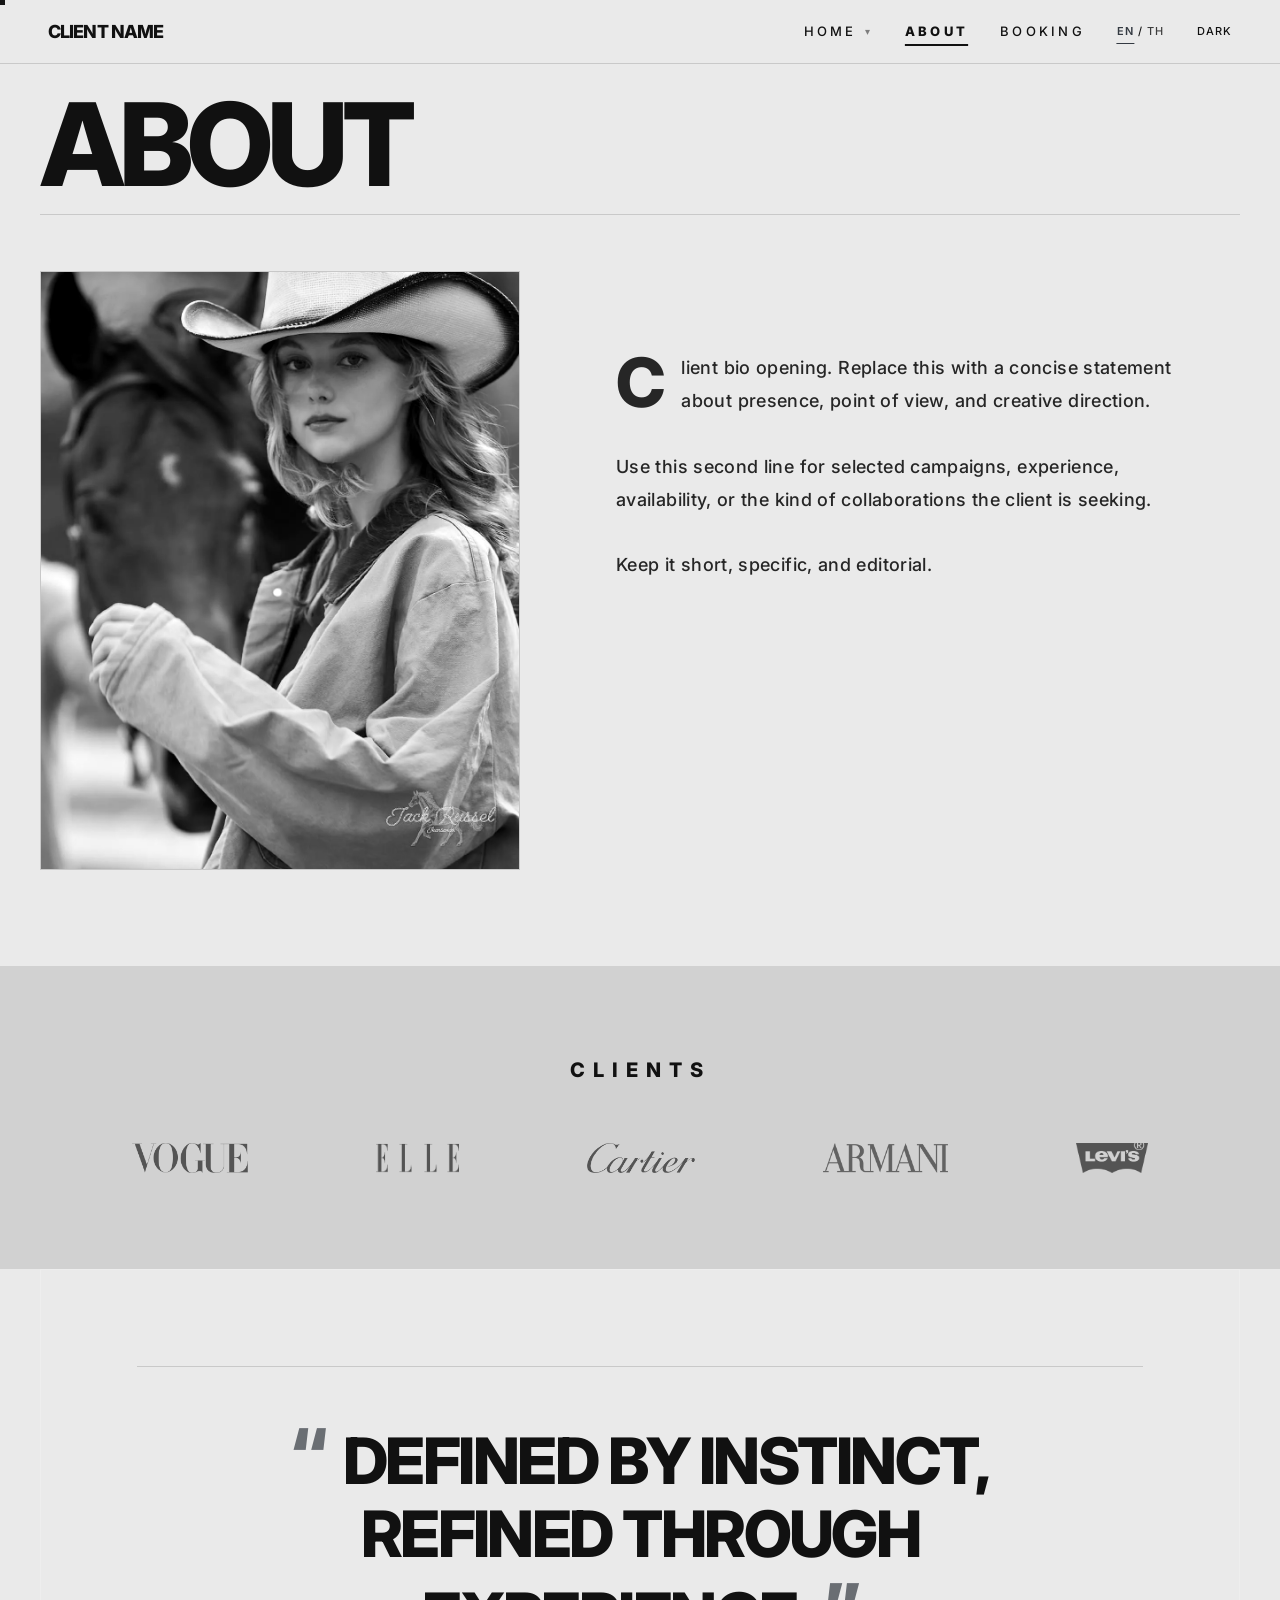
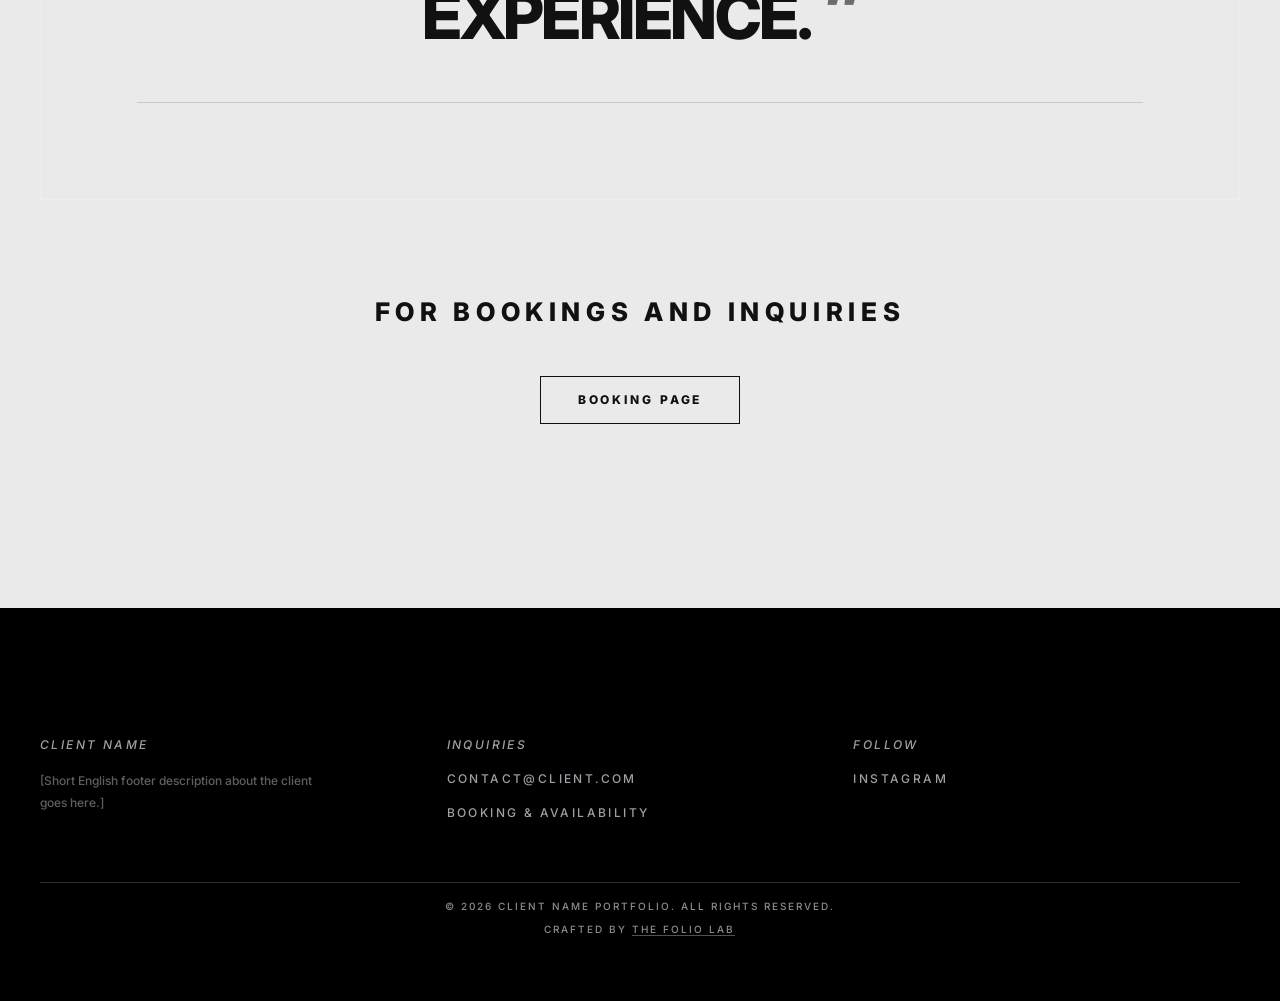
==== commit addd4d80: "Edited" ====
--- a/about.html
+++ b/about.html
@@ -62,14 +62,14 @@
                 <div class="split-layout" style="text-align: left;">
                     <img src="image/about/01.webp" alt="Portrait" class="reveal" loading="lazy">
                     <div class="bio reveal delay-1">
-                        <p lang="en">Client English bio paragraph one. Replace this with a concise opening statement about the client, their presence, and their creative point of view.</p>
-                        <p lang="th">ย่อหน้าประวัติภาษาไทยที่หนึ่ง แทนที่ข้อความนี้ด้วยคำแนะนำตัวที่กระชับเกี่ยวกับตัวตน มุมมอง และทิศทางสร้างสรรค์ของลูกค้า</p>
+                        <p lang="en">Client bio opening. Replace this with a concise statement about presence, point of view, and creative direction.</p>
+                        <p lang="th">ย่อหน้าเปิดประวัติ แทนที่ด้วยคำแนะนำตัวที่กระชับเกี่ยวกับตัวตน มุมมอง และทิศทางสร้างสรรค์</p>
 
-                        <p lang="en">Client English bio paragraph two. Use this space for selected experience, editorial direction, campaigns, or professional background.</p>
-                        <p lang="th">ย่อหน้าประวัติภาษาไทยที่สอง ใช้พื้นที่นี้สำหรับประสบการณ์ งานเอดิทอเรียล แคมเปญ หรือพื้นหลังการทำงานที่สำคัญ</p>
+                        <p lang="en">Use this second line for selected campaigns, experience, availability, or the kind of collaborations the client is seeking.</p>
+                        <p lang="th">ใช้ย่อหน้าที่สองสำหรับแคมเปญ ประสบการณ์ ความพร้อมรับงาน หรือรูปแบบงานที่ต้องการร่วมงาน</p>
                             
-                        <p lang="en">Client English bio paragraph three. Close with availability, creative focus, or the type of collaborations the client is seeking.</p>
-                        <p lang="th">ย่อหน้าประวัติภาษาไทยที่สาม ปิดท้ายด้วยความพร้อมในการรับงาน จุดโฟกัสเชิงสร้างสรรค์ หรือประเภทงานที่ลูกค้าต้องการร่วมงาน</p>
+                        <p lang="en">Keep it short, specific, and editorial.</p>
+                        <p lang="th">เขียนให้สั้น ชัดเจน และมีโทนแบบเอดิทอเรียล</p>
                     </div>
                 </div>
             </div>
--- a/style.css
+++ b/style.css
@@ -650,14 +650,14 @@
     display: grid;
     grid-template-columns: auto auto;
     align-items: center;
-    gap: 10px;
-    padding: 10px 12px;
-    border: 1px solid rgba(226, 230, 236, 0.48);
+    gap: 8px;
+    padding: 8px 10px;
+    border: 1px solid rgba(226, 230, 236, 0.36);
     color: var(--kinetic-silver);
     font-family: var(--sans);
-    font-size: 9px;
+    font-size: 8px;
     font-weight: 800;
-    letter-spacing: 0.24em;
+    letter-spacing: 0.22em;
     line-height: 1;
     text-transform: uppercase;
     opacity: 0;
@@ -675,9 +675,9 @@
     content: "";
     position: absolute;
     left: 50%;
-    bottom: -26px;
+    bottom: -23px;
     width: 1px;
-    height: 18px;
+    height: 15px;
     background: currentColor;
     transform-origin: top center;
     animation: scrollHintPulse 1.5s cubic-bezier(0.16, 1, 0.3, 1) infinite;
@@ -688,8 +688,8 @@
     position: absolute;
     right: -8px;
     top: -8px;
-    width: 8px;
-    height: 8px;
+    width: 7px;
+    height: 7px;
     border-top: 1px solid currentColor;
     border-right: 1px solid currentColor;
     opacity: 0.7;
@@ -700,10 +700,10 @@
 }
 
 .scroll-hint__count {
-    padding-left: 10px;
-    border-left: 1px solid rgba(226, 230, 236, 0.38);
+    padding-left: 8px;
+    border-left: 1px solid rgba(226, 230, 236, 0.3);
     font-variant-numeric: tabular-nums;
-    letter-spacing: 0.16em;
+    letter-spacing: 0.14em;
 }
 
 @keyframes scrollHintPulse {
@@ -1417,15 +1417,15 @@
 
 @media (max-width: 768px) {
     .modal {
-        --modal-mobile-toolbar-clearance: clamp(148px, 18vh, 220px);
+        --modal-mobile-toolbar-clearance: clamp(82px, 10vh, 124px);
     }
 
     .modal-content {
-        max-height: calc(100svh - 32px);
+        max-height: calc(100svh - 96px);
     }
 
     .modal.has-caption .modal-content {
-        max-height: calc(100svh - var(--modal-mobile-toolbar-clearance) - 72px);
+        max-height: calc(100svh - var(--modal-mobile-toolbar-clearance) - 56px);
     }
 
     .modal.is-immersive .modal-content {
@@ -1444,7 +1444,7 @@
     .modal-caption {
         left: 16px;
         right: 16px;
-        bottom: calc(var(--modal-mobile-toolbar-clearance) + max(16px, env(safe-area-inset-bottom)));
+        bottom: calc(var(--modal-mobile-toolbar-clearance) + max(10px, env(safe-area-inset-bottom)));
         max-width: none;
         max-height: min(24vh, 190px);
         padding: 14px 16px;
@@ -1456,7 +1456,7 @@
 
     .modal-caption-toggle {
         right: 16px;
-        bottom: calc(var(--modal-mobile-toolbar-clearance) + max(16px, env(safe-area-inset-bottom)) + 56px);
+        bottom: calc(var(--modal-mobile-toolbar-clearance) + max(10px, env(safe-area-inset-bottom)) + 52px);
         font-size: 9px;
         letter-spacing: 0.18em;
         padding: 10px 12px;
@@ -1464,14 +1464,14 @@
 
     .modal-fullscreen-toggle {
         right: 16px;
-        bottom: calc(var(--modal-mobile-toolbar-clearance) + max(16px, env(safe-area-inset-bottom)) + 104px);
+        bottom: calc(var(--modal-mobile-toolbar-clearance) + max(10px, env(safe-area-inset-bottom)) + 94px);
         font-size: 9px;
         letter-spacing: 0.18em;
         padding: 10px 12px;
     }
 
     .modal:not(.has-caption-controls) .modal-fullscreen-toggle {
-        bottom: calc(var(--modal-mobile-toolbar-clearance) + max(16px, env(safe-area-inset-bottom)) + 56px);
+        bottom: calc(var(--modal-mobile-toolbar-clearance) + max(10px, env(safe-area-inset-bottom)));
     }
 }
 
@@ -1679,10 +1679,22 @@
 
     nav { padding: 0 24px; }
 
+    .hero {
+        height: 115svh;
+        min-height: 115svh;
+    }
+
+    .hero-bg {
+        top: -6svh;
+        bottom: -15svh;
+        height: auto;
+        background-position: center 0%;
+    }
+
     .hero-content {
         width: 100%;
         text-align: center;
-        transform: translateY(8vh);
+        transform: translateY(9vh);
     }
 
     .hero h1 {
@@ -1704,12 +1716,12 @@
 
     .strip-left {
         left: 14px;
-        background-position: 38% 9%;
+        background-position: 40% 6%;
     }
 
     .strip-right {
         right: 14px;
-        background-position: 62% 9%;
+        background-position: 54% 6%;
     }
 
     .frame-top {
@@ -1733,19 +1745,19 @@
     .scroll-hint {
         right: 18px;
         bottom: calc(28px + env(safe-area-inset-bottom));
-        gap: 8px;
-        padding: 8px 9px;
-        font-size: 7px;
-        letter-spacing: 0.2em;
+        gap: 7px;
+        padding: 7px 8px;
+        font-size: 6.5px;
+        letter-spacing: 0.18em;
     }
 
     .scroll-hint::before {
-        bottom: -21px;
-        height: 14px;
+        bottom: -18px;
+        height: 12px;
     }
 
     .scroll-hint__count {
-        padding-left: 8px;
+        padding-left: 7px;
     }
 
     /* Grids */
@@ -1776,7 +1788,7 @@
     :root { --margin: 24px; }
     
     h1 { font-size: 48px; line-height: 0.9; letter-spacing: -0.04em; } /* Massive and tight for punchy typography */
-    .hero-content { transform: translateY(6vh); }
+    .hero-content { transform: translateY(7vh); }
     .hero h1 { font-size: clamp(54px, 17vw, 78px); }
     .hero-tagline { font-size: 10px; letter-spacing: 0.4em; } /* Tiny and wide to contrast the H1 */
     .page-header { font-size: 36px; margin-bottom: 32px; letter-spacing: -0.04em; } /* Scales down subpage titles */
@@ -1791,6 +1803,10 @@
         height: 34vh;
     }
 
+    .strip-right {
+        background-position: 53% 5%;
+    }
+
     .hero.loaded .motion-strip {
         opacity: 0.5;
     }
@@ -1813,13 +1829,18 @@
     /* Grid Resets */
     .featured-grid { grid-template-columns: repeat(2, 1fr); gap: 16px; } /* 2 columns for less scrolling */
     
-    /* Stable two-column grid for mobile portfolio order */
+    /* Stable two-column grid while preserving the original portfolio order */
     .full-grid { 
         display: grid;
         grid-template-columns: repeat(2, minmax(0, 1fr));
         gap: 16px;
     } 
-    .portfolio-column, .masonry-col { display: contents; } 
+    .portfolio-column,
+    .masonry-col {
+        display: flex;
+        flex-direction: column;
+        gap: 16px;
+    }
     .full-grid img { margin-bottom: 0; width: 100%; }
 
     /* Measurements */
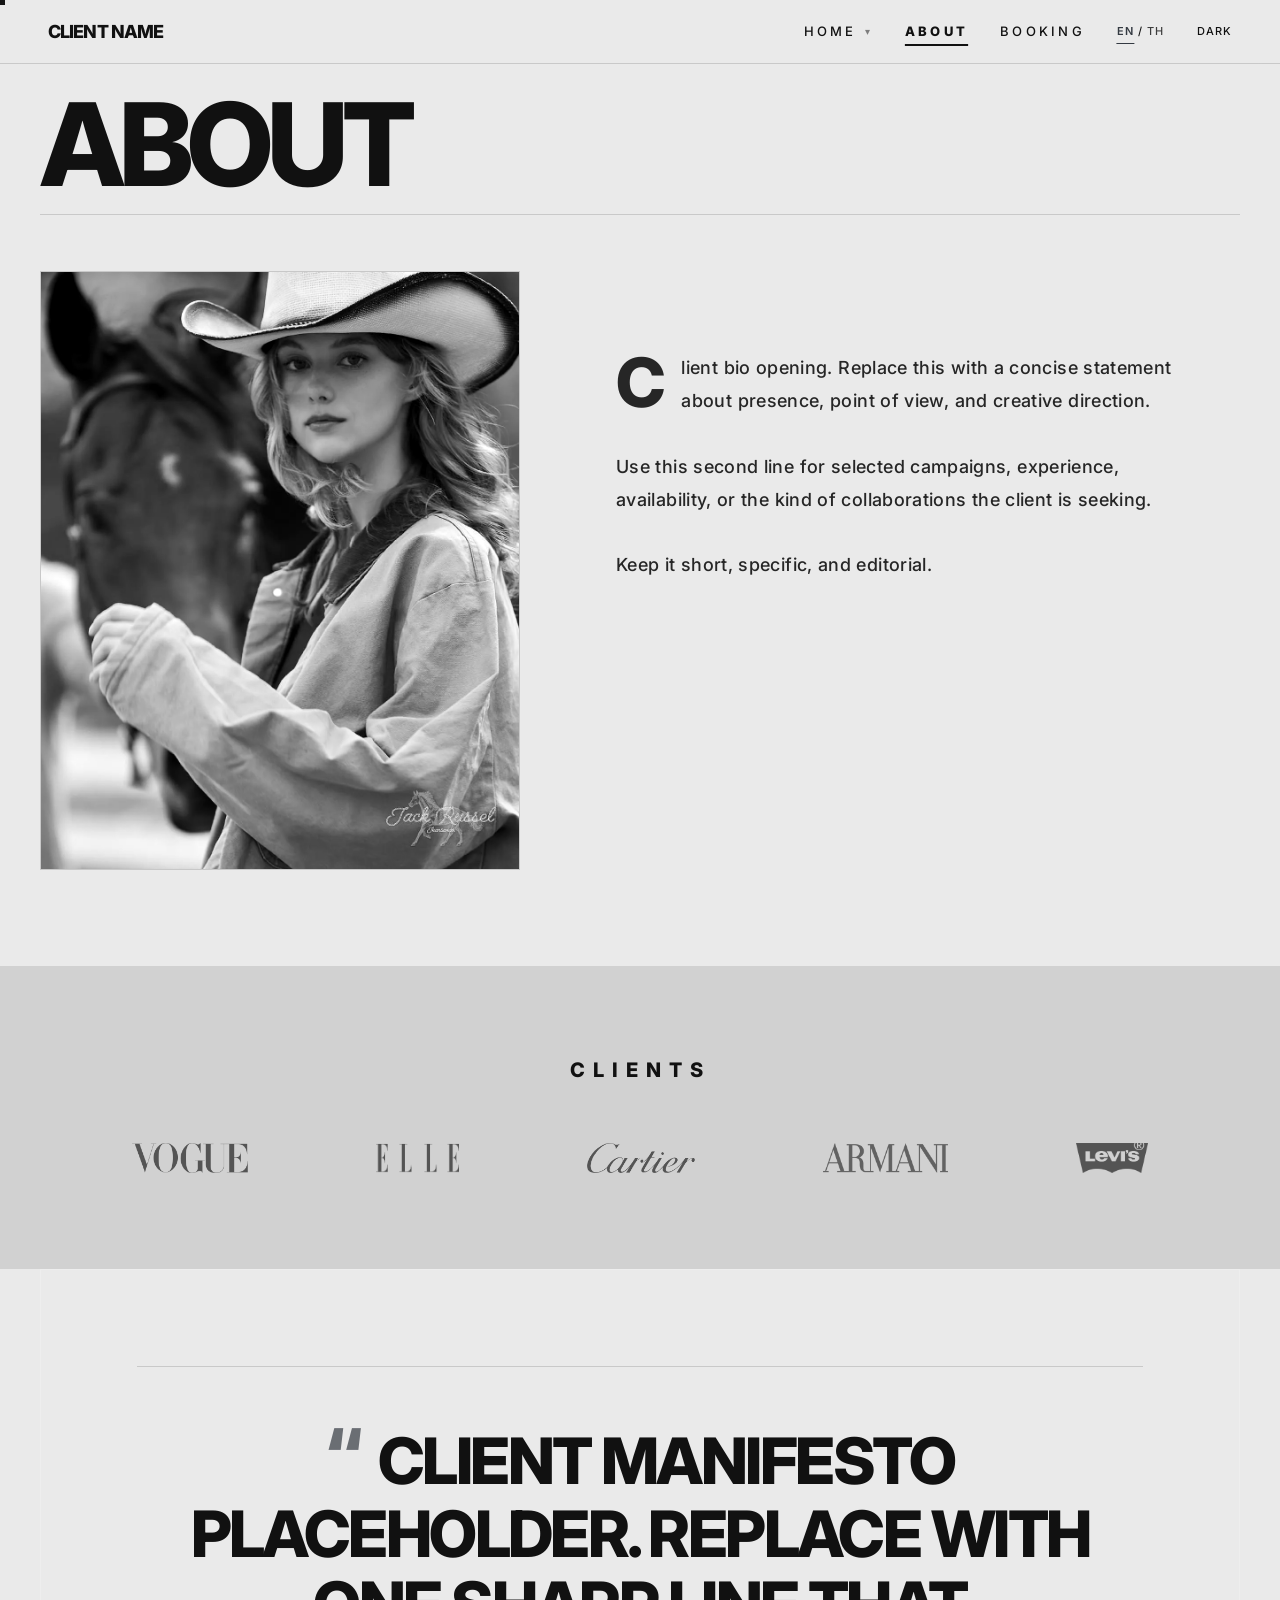
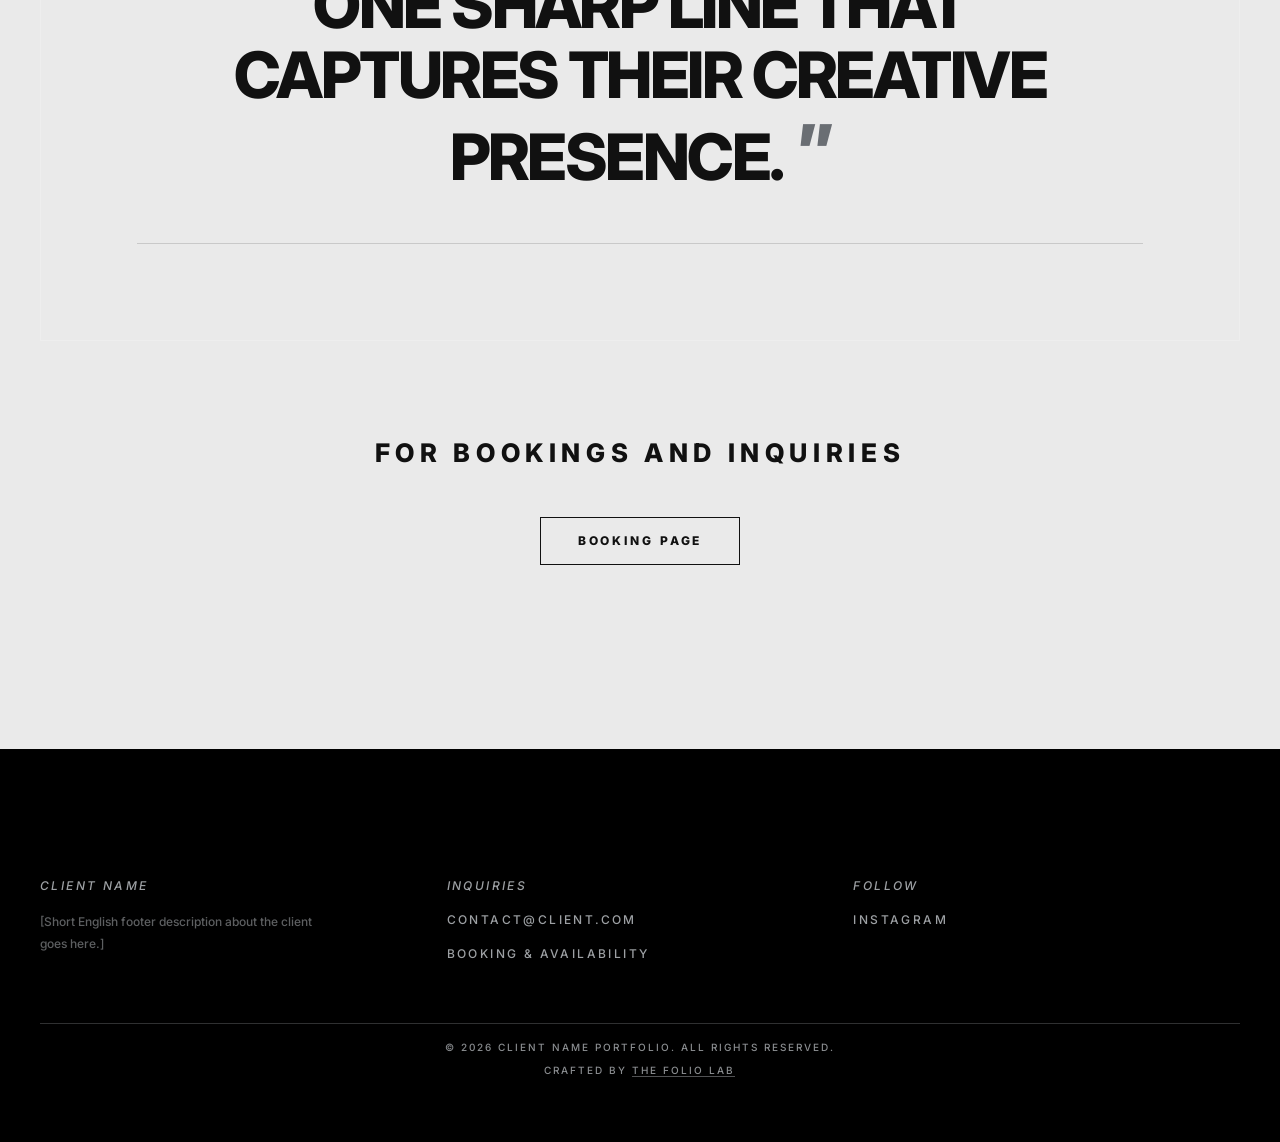
==== commit f9684183: "Mobile fix" ====
--- a/about.html
+++ b/about.html
@@ -96,8 +96,8 @@
         <div style="grid-column: span 12;">
             <div class="reveal" style="padding: 96px; border: 1px solid #eee;">
                 <p class="editorial-quote">
-                    <span lang="en">Defined by instinct, refined through experience.</span>
-                    <span lang="th">ขับเคลื่อนด้วยสัญชาตญาณ หล่อหลอมด้วยประสบการณ์</span>
+                    <span lang="en">Client manifesto placeholder. Replace with one sharp line that captures their creative presence.</span>
+                    <span lang="th">ข้อความแมนิเฟสโตตัวอย่าง แทนที่ด้วยประโยคสั้นคมที่สะท้อนตัวตนและทิศทางสร้างสรรค์ของลูกค้า</span>
                 </p>
             </div>
             
--- a/style.css
+++ b/style.css
@@ -1599,7 +1599,7 @@
     nav.nav-open .mobile-toggle span:nth-child(1) { transform: translateY(4.5px) rotate(45deg); }
     nav.nav-open .mobile-toggle span:nth-child(2) { transform: translateY(-4.5px) rotate(-45deg); }
 
-    .dropdown { width: 100%; display: flex; flex-direction: column; align-items: center; }
+    .dropdown { width: auto; display: flex; flex-direction: column; align-items: center; }
 
     /* Editorial Mobile Typography */
     .nav-links > a, .dropdown-trigger {
@@ -1611,7 +1611,8 @@
         color: var(--text);
         display: flex !important;
         justify-content: center;
-        width: 100%;
+        width: auto;
+        padding: 6px 4px;
     }
 
     /* Animation for links when menu opens */
@@ -1645,7 +1646,7 @@
         padding: 8px 0 16px 0;
     }
 
-    .dropdown-content a { font-size: 11px !important; text-transform: uppercase !important; letter-spacing: 0.3em !important; opacity: 0.4; padding: 4px 0 !important; transform: none !important; transition-delay: 0s !important; }
+    .dropdown-content a { font-size: 11px !important; text-transform: uppercase !important; letter-spacing: 0.3em !important; opacity: 0.4; padding: 4px 2px !important; transform: none !important; transition-delay: 0s !important; }
     .dropdown-content a.active {
         opacity: 1 !important;
         color: var(--text) !important;
@@ -1721,7 +1722,7 @@
 
     .strip-right {
         right: 14px;
-        background-position: 54% 6%;
+        background-position: 49% 6%;
     }
 
     .frame-top {
@@ -1804,7 +1805,7 @@
     }
 
     .strip-right {
-        background-position: 53% 5%;
+        background-position: 48% 5%;
     }
 
     .hero.loaded .motion-strip {
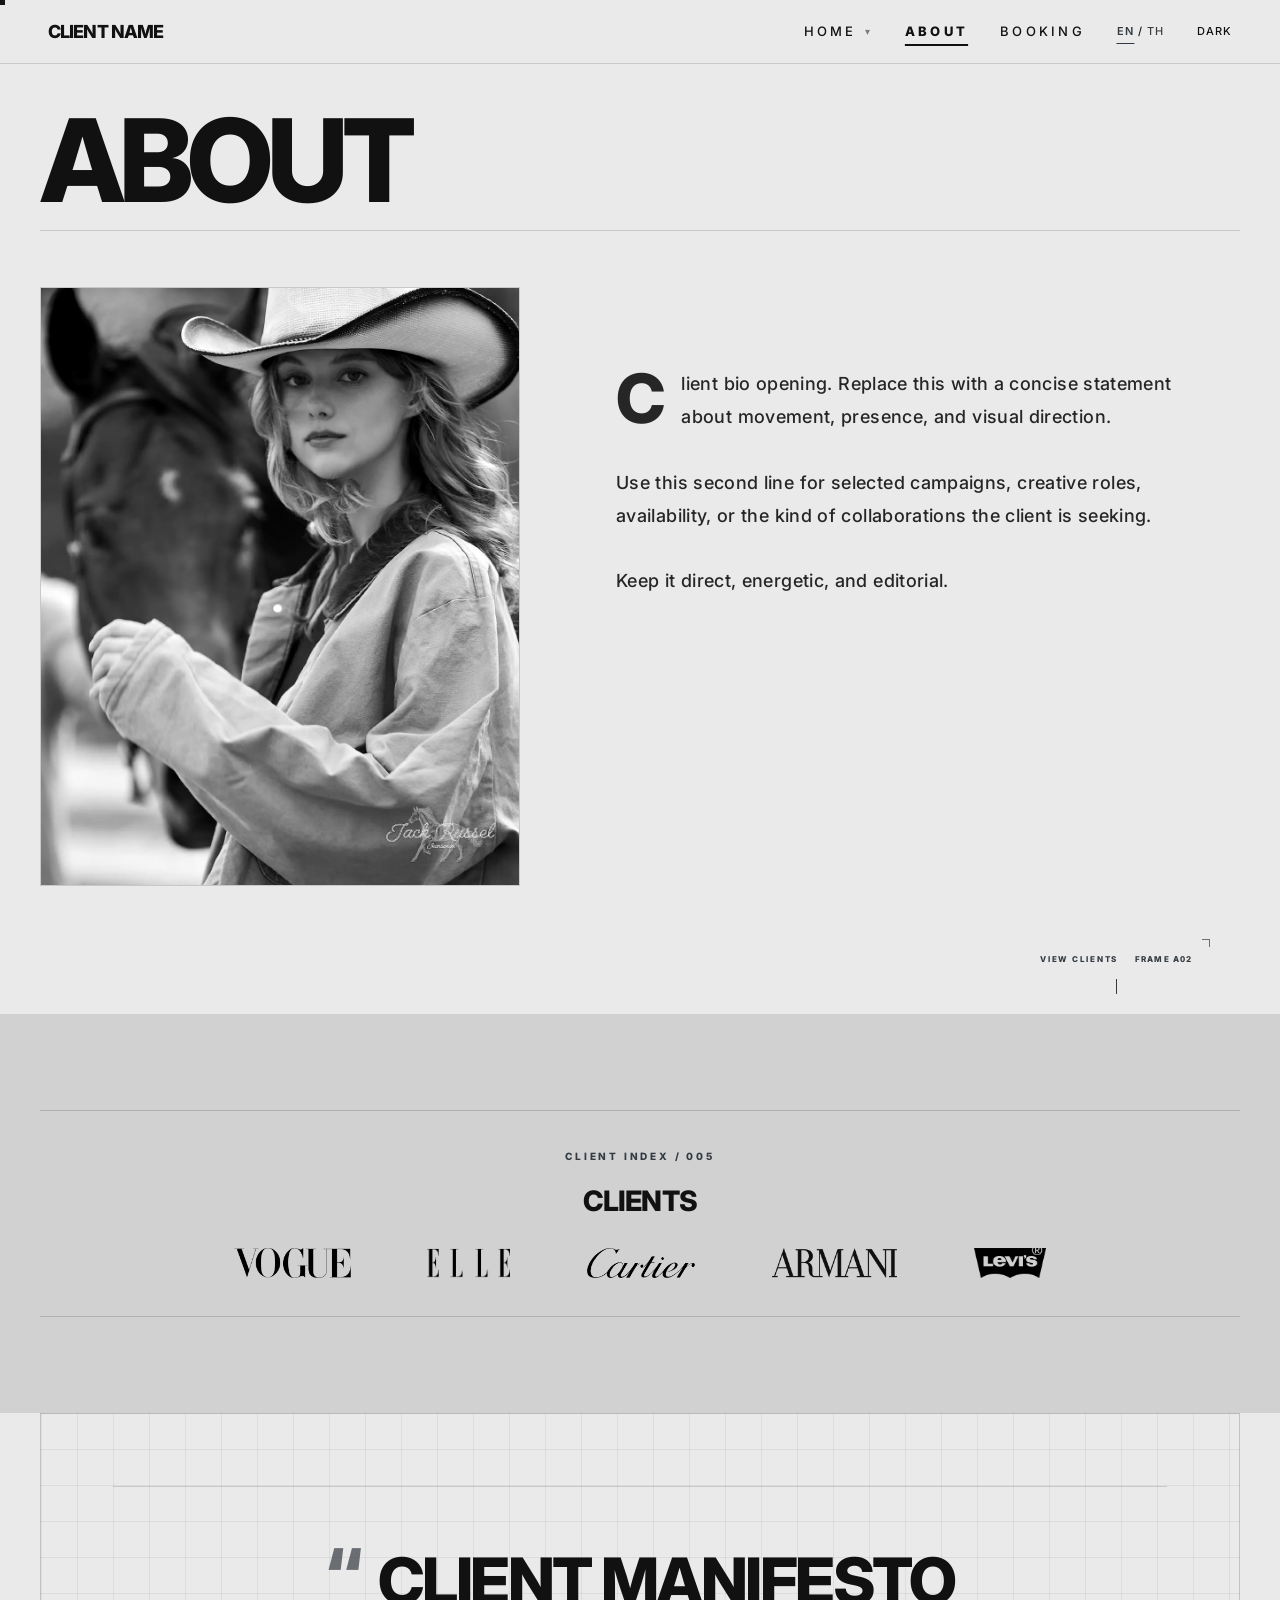
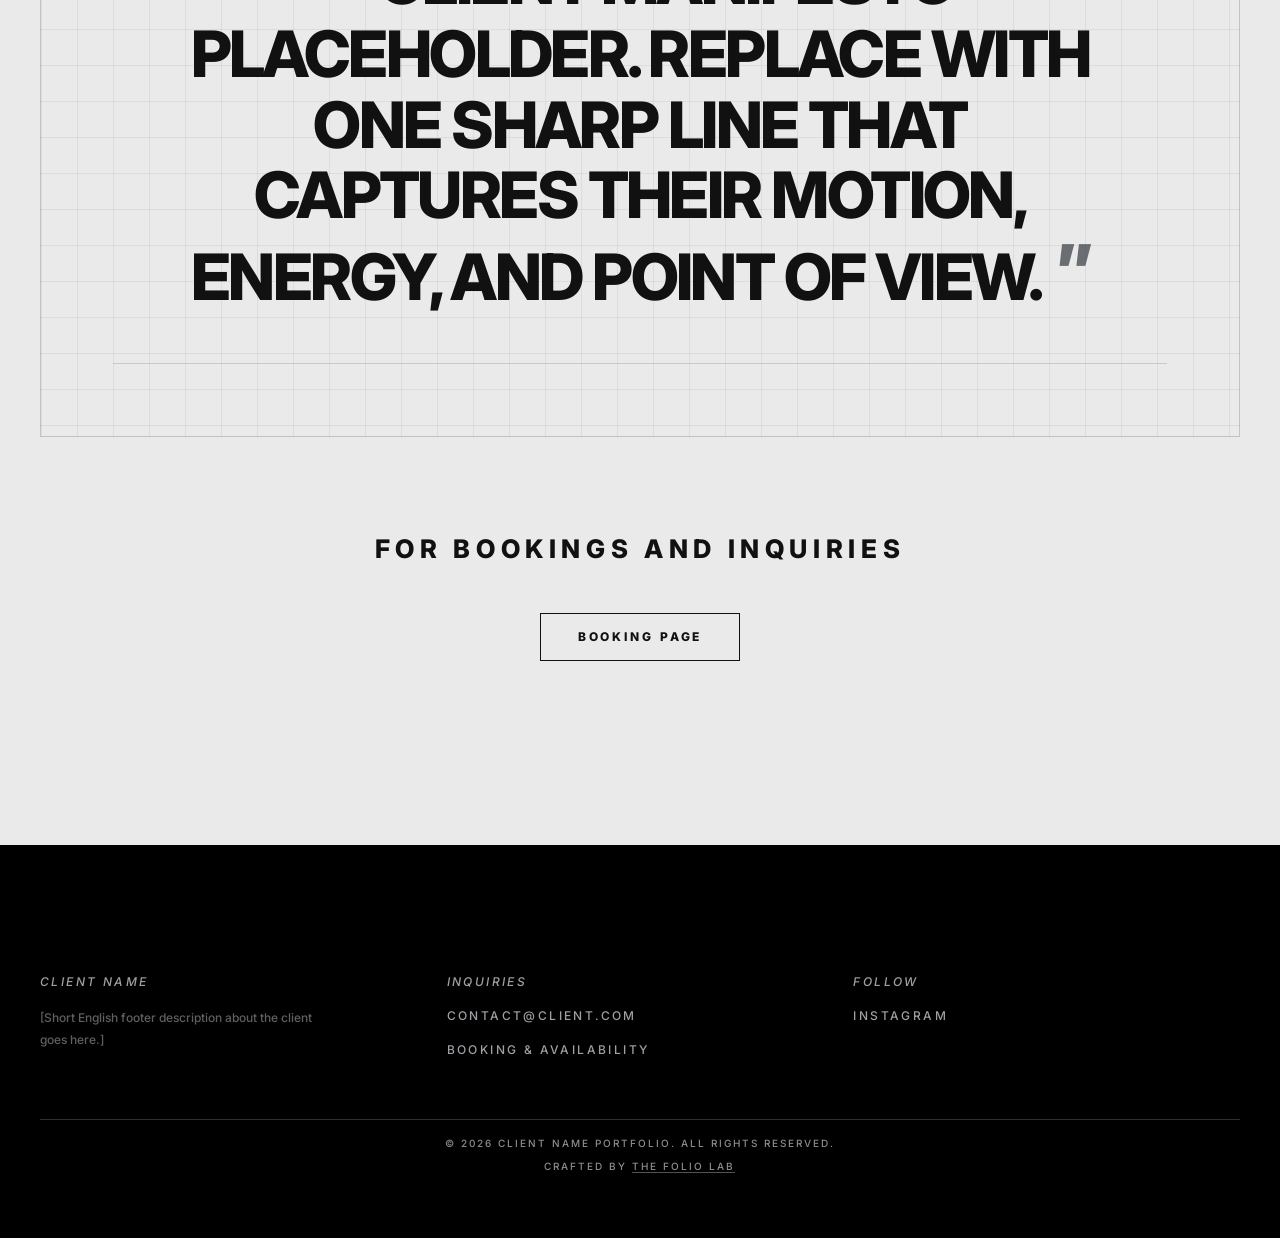
==== commit 5c2f5bd1: "Upgrade" ====
--- a/about.html
+++ b/about.html
@@ -2,7 +2,7 @@
 <html lang="en">
 <head>
     <meta charset="UTF-8">
-    <meta name="viewport" content="width=device-width, initial-scale=1.0">
+    <meta name="viewport" content="width=device-width, initial-scale=1.0, viewport-fit=cover">
     
     <!-- SEO & METADATA -->
     <meta name="description" content="Learn more about [Client Name] and their professional experience.">
@@ -52,7 +52,7 @@
 <body>
 
     <script src="nav.js"></script>
-    <section style="padding-top: 96px; border-top: none;">
+    <section class="motion-study-subpage-hero">
         <div class="container">
             <div style="grid-column: span 12;">
                 <h2 class="page-header reveal">
@@ -61,47 +61,45 @@
                 </h2>
                 <div class="split-layout" style="text-align: left;">
                     <img src="image/about/01.webp" alt="Portrait" class="reveal" loading="lazy">
-                    <div class="bio reveal delay-1">
-                        <p lang="en">Client bio opening. Replace this with a concise statement about presence, point of view, and creative direction.</p>
-                        <p lang="th">ย่อหน้าเปิดประวัติ แทนที่ด้วยคำแนะนำตัวที่กระชับเกี่ยวกับตัวตน มุมมอง และทิศทางสร้างสรรค์</p>
-
-                        <p lang="en">Use this second line for selected campaigns, experience, availability, or the kind of collaborations the client is seeking.</p>
-                        <p lang="th">ใช้ย่อหน้าที่สองสำหรับแคมเปญ ประสบการณ์ ความพร้อมรับงาน หรือรูปแบบงานที่ต้องการร่วมงาน</p>
-                            
-                        <p lang="en">Keep it short, specific, and editorial.</p>
-                        <p lang="th">เขียนให้สั้น ชัดเจน และมีโทนแบบเอดิทอเรียล</p>
+                    <div class="bio reveal delay-1" id="aboutBio">
+                        <!-- Populated from config.js for fast client delivery -->
                     </div>
                 </div>
             </div>
         </div>
+        <a href="#about-clients" class="scroll-hint about-scroll-hint" aria-label="Scroll to clients">
+            <span class="scroll-hint__kicker">View Clients</span>
+            <span class="scroll-hint__count">Frame A02</span>
+        </a>
     </section>
 
-    <section class="container" style="background: var(--surface);">
-        <div style="grid-column: span 12; padding: 96px 0;">
-            <h2 class="reveal" style="font-size: 20px; letter-spacing: 0.4em; text-align: center;">
+    <section id="about-clients" class="container motion-study-clients motion-study-clients--about">
+        <div class="motion-study-clients__inner">
+            <div class="motion-study-clients__meta reveal" aria-hidden="true">Client Index / 005</div>
+            <h2 class="reveal motion-study-clients__heading">
                 <span lang="en">Clients</span>
                 <span lang="th">ลูกค้าที่ร่วมงาน</span>
             </h2>
-            <div class="reveal delay-1" style="display: flex; justify-content: center; align-items: center; font-family: var(--serif); font-size: 24px; opacity: 0.6; flex-wrap: wrap; gap: 128px;">
-                <img src="image/brand_icons/vogue.webp" alt="VOGUE" class="brand-logo" style="height: 30px; width: auto; object-fit: contain;" loading="lazy" decoding="async">
-                <img src="image/brand_icons/elle.webp" alt="ELLE" class="brand-logo" style="height: 30px; width: auto; object-fit: contain;" loading="lazy" decoding="async">
-                <img src="image/brand_icons/cartier.webp" alt="CARTIER" class="brand-logo" style="height: 30px; width: auto; object-fit: contain;" loading="lazy" decoding="async">
-                <img src="image/brand_icons/armani.webp" alt="ARMANI" class="brand-logo" style="height: 30px; width: auto; object-fit: contain;" loading="lazy" decoding="async">
-                <img src="image/brand_icons/levi.webp" alt="LEVI'S" class="brand-logo" style="height: 30px; width: auto; object-fit: contain;" loading="lazy" decoding="async">
+            <div class="reveal delay-1 motion-study-clients__row">
+                <img src="image/brand_icons/vogue.webp" alt="VOGUE" class="brand-logo" loading="lazy" decoding="async">
+                <img src="image/brand_icons/elle.webp" alt="ELLE" class="brand-logo" loading="lazy" decoding="async">
+                <img src="image/brand_icons/cartier.webp" alt="CARTIER" class="brand-logo" loading="lazy" decoding="async">
+                <img src="image/brand_icons/armani.webp" alt="ARMANI" class="brand-logo" loading="lazy" decoding="async">
+                <img src="image/brand_icons/levi.webp" alt="LEVI'S" class="brand-logo" loading="lazy" decoding="async">
             </div>
         </div>
     </section>
 
-    <section class="container" style="padding-bottom: 160px;">
+    <section class="container motion-study-manifesto-section">
         <div style="grid-column: span 12;">
-            <div class="reveal" style="padding: 96px; border: 1px solid #eee;">
+            <div class="reveal motion-study-manifesto">
                 <p class="editorial-quote">
-                    <span lang="en">Client manifesto placeholder. Replace with one sharp line that captures their creative presence.</span>
-                    <span lang="th">ข้อความแมนิเฟสโตตัวอย่าง แทนที่ด้วยประโยคสั้นคมที่สะท้อนตัวตนและทิศทางสร้างสรรค์ของลูกค้า</span>
+                    <span lang="en" id="manifestoEn"></span>
+                    <span lang="th" id="manifestoTh"></span>
                 </p>
             </div>
             
-            <div style="margin-top: 96px; text-align: center;">
+            <div class="motion-study-contact-prompt">
                 <h3 class="reveal">
                     <span lang="en">For bookings and inquiries</span>
                     <span lang="th">สำหรับการจองและติดต่อสอบถาม</span>
--- a/style.css
+++ b/style.css
@@ -8,8 +8,8 @@
     --white: #ffffff;
     --light-gray: #f5f5f5;
     --accent: #343A42; /* Cool graphite accent for the motion-study system */
-    --kinetic-silver: rgba(226, 230, 236, 0.82);
-    --kinetic-shadow: rgba(0, 0, 0, 0.48);
+    --motion-study-silver: rgba(226, 230, 236, 0.82);
+    --motion-study-shadow: rgba(0, 0, 0, 0.48);
 
     /* 2. BRAND FONTS */
     --serif: 'Inter', -apple-system, BlinkMacSystemFont, "Segoe UI", Roboto, sans-serif;
@@ -67,7 +67,7 @@
     font-family: var(--sans);
     font-size: 18px;
     line-height: 1.5;
-    letter-spacing: -0.03em; /* Tighter for brutalist kinetic feel */
+    letter-spacing: -0.03em; /* Tighter for brutalist motion-study feel */
     font-weight: 500;
     -webkit-font-smoothing: antialiased;
 }
@@ -435,7 +435,7 @@
 .hero {
     height: 100vh;
     display: flex;
-    align-items: center; /* Dead center for kinetic impact */
+    align-items: center; /* Dead center for motion-study impact */
     justify-content: center;
     padding: var(--margin);
     position: relative;
@@ -508,7 +508,7 @@
     letter-spacing: 0.36em;
     line-height: 1;
     text-transform: uppercase;
-    color: var(--kinetic-silver);
+    color: var(--motion-study-silver);
     opacity: 0;
     transform: translate3d(0, 12px, 0);
     transition: opacity 0.8s ease, transform 0.8s cubic-bezier(0.16, 1, 0.3, 1);
@@ -611,7 +611,7 @@
     position: relative;
     display: inline-block;
     max-width: 100%;
-    text-shadow: 0 18px 42px var(--kinetic-shadow);
+    text-shadow: 0 18px 42px var(--motion-study-shadow);
 }
 
 .hero.loaded h1.active {
@@ -624,7 +624,7 @@
     font-weight: 600;
     text-transform: uppercase;
     letter-spacing: 0.2em;
-    color: var(--kinetic-silver);
+    color: var(--motion-study-silver);
     opacity: 1;
     margin-top: 16px; 
     position: relative;
@@ -653,7 +653,7 @@
     gap: 8px;
     padding: 8px 10px;
     border: 1px solid rgba(226, 230, 236, 0.36);
-    color: var(--kinetic-silver);
+    color: var(--motion-study-silver);
     font-family: var(--sans);
     font-size: 8px;
     font-weight: 800;
@@ -853,11 +853,11 @@
 
 @keyframes heroNamePulse {
     0%, 100% {
-        text-shadow: 0 18px 42px var(--kinetic-shadow);
+        text-shadow: 0 18px 42px var(--motion-study-shadow);
         filter: none;
     }
     38% {
-        text-shadow: 0 18px 42px var(--kinetic-shadow);
+        text-shadow: 0 18px 42px var(--motion-study-shadow);
         filter: contrast(1.14);
     }
     58% {
@@ -887,6 +887,41 @@
     overflow: hidden;
     background-color: var(--surface);
     aspect-ratio: 3 / 4; /* Eliminates layout thrashing by holding the shape while loading */
+    border: 1px solid rgba(52, 58, 66, 0.16);
+}
+
+.featured-item::before,
+.digital-frame::before {
+    content: attr(data-frame);
+    position: absolute;
+    top: 14px;
+    left: 14px;
+    z-index: 2;
+    font-family: var(--sans);
+    font-size: 9px;
+    font-weight: 800;
+    letter-spacing: 0.22em;
+    line-height: 1;
+    text-transform: uppercase;
+    color: var(--motion-study-silver);
+    text-shadow: 0 8px 22px rgba(0, 0, 0, 0.38);
+    pointer-events: none;
+}
+
+.featured-item::after,
+.digital-frame::after {
+    content: "";
+    position: absolute;
+    left: 14px;
+    right: 14px;
+    bottom: 14px;
+    z-index: 2;
+    height: 1px;
+    background: rgba(226, 230, 236, 0.56);
+    transform-origin: left center;
+    transform: scaleX(0.34);
+    transition: transform 0.45s cubic-bezier(0.16, 1, 0.3, 1), background-color 0.45s ease;
+    pointer-events: none;
 }
 
 .featured-item img {
@@ -906,6 +941,12 @@
     transform: translate3d(0, -6px, 0) scale(1.025);
 }
 
+.featured-item:hover::after,
+.digital-frame:hover::after {
+    background: var(--accent);
+    transform: scaleX(1);
+}
+
 .full-grid {
     display: flex;
     gap: 48px; /* Reduced from 80px for a tighter editorial look */
@@ -934,6 +975,7 @@
     position: relative;
     z-index: 1; /* Establishes clean stacking context */
     filter: grayscale(100%);
+    box-shadow: 0 0 0 1px rgba(52, 58, 66, 0.12);
     transition: transform 0.45s cubic-bezier(0.16, 1, 0.3, 1), filter 0.45s ease;
 }
 
@@ -969,10 +1011,86 @@
     border: 1px solid rgba(52, 58, 66, 0.36);
 }
 
-.video-item > div > div {
-    border: 0 !important;
+.motion-video-placeholder {
+    position: relative;
+    aspect-ratio: 16 / 9;
+    min-height: 340px;
+    overflow: hidden;
+}
+
+.motion-video-placeholder::before,
+.motion-video-placeholder::after {
+    content: "";
+    position: absolute;
+    left: 28px;
+    right: 28px;
+    height: 1px;
+    background: rgba(52, 58, 66, 0.34);
+}
+
+.motion-video-placeholder::before { top: 28px; }
+.motion-video-placeholder::after { bottom: 28px; }
+
+.motion-video-placeholder__inner {
+    position: absolute;
+    inset: 0;
+    display: grid;
+    place-items: center;
+    align-content: center;
+    gap: 18px;
+    padding: 48px;
+    color: var(--text);
+    text-align: center;
+}
+
+.motion-video-placeholder__frame,
+.motion-video-placeholder__note {
+    font-family: var(--sans);
+    font-size: 10px;
+    font-weight: 800;
+    letter-spacing: 0.28em;
+    line-height: 1.7;
+    text-transform: uppercase;
+}
+
+.motion-video-placeholder__frame {
     color: var(--accent);
-    opacity: 0.72 !important;
+}
+
+.motion-video-placeholder__title {
+    font-family: var(--sans);
+    font-size: clamp(34px, 5vw, 72px);
+    font-weight: 800;
+    letter-spacing: -0.055em;
+    line-height: 0.95;
+    text-transform: uppercase;
+}
+
+.motion-video-placeholder__note {
+    max-width: 420px;
+    color: var(--text);
+    opacity: 0.52;
+}
+
+.motion-video-placeholder__play {
+    width: 54px;
+    height: 54px;
+    border: 1px solid rgba(52, 58, 66, 0.44);
+    border-radius: 999px;
+    position: relative;
+    background: rgba(255, 255, 255, 0.28);
+}
+
+.motion-video-placeholder__play::before {
+    content: "";
+    position: absolute;
+    left: 22px;
+    top: 17px;
+    width: 0;
+    height: 0;
+    border-top: 10px solid transparent;
+    border-bottom: 10px solid transparent;
+    border-left: 15px solid var(--accent);
 }
 
 .video-grid video, .video-grid iframe {
@@ -997,9 +1115,18 @@
     grid-template-columns: repeat(4, 1fr);
     gap: var(--gutter);
 }
+
+.digital-frame {
+    position: relative;
+    overflow: hidden;
+    aspect-ratio: 3 / 4;
+    background-color: var(--surface);
+    border: 1px solid rgba(52, 58, 66, 0.16);
+}
+
 .digitals-grid img {
     width: 100%;
-    aspect-ratio: 3 / 4;
+    height: 100%;
     object-fit: cover;
     background-color: var(--surface);
     display: block;
@@ -1039,7 +1166,7 @@
 }
 
 .section-label::before {
-    content: "FRAME";
+    content: attr(data-frame);
     display: inline-block;
     margin-right: 18px;
     color: var(--text);
@@ -1047,10 +1174,78 @@
 }
 
 .section-label::after {
-    content: "INDEX";
+    content: attr(data-index);
     color: var(--text);
     opacity: 0.42;
     letter-spacing: 0.22em;
+}
+
+.motion-study-section::before,
+.motion-study-section::after {
+    content: "";
+    position: absolute;
+    left: var(--margin);
+    right: var(--margin);
+    height: 1px;
+    background: linear-gradient(90deg, transparent, rgba(52, 58, 66, 0.34), transparent);
+    pointer-events: none;
+}
+
+.motion-study-section::before { top: 24px; }
+.motion-study-section::after { bottom: 24px; }
+
+.motion-study-clients {
+    padding: 0 0 96px;
+}
+
+.motion-study-clients--about {
+    background: var(--surface);
+    padding: 96px var(--margin);
+}
+
+.motion-study-clients__inner {
+    grid-column: span 12;
+    position: relative;
+    padding: 38px 0;
+    border-top: 1px solid rgba(52, 58, 66, 0.22);
+    border-bottom: 1px solid rgba(52, 58, 66, 0.22);
+}
+
+.motion-study-clients__meta {
+    font-family: var(--sans);
+    font-size: 10px;
+    font-weight: 800;
+    letter-spacing: 0.28em;
+    text-transform: uppercase;
+    color: var(--accent);
+    text-align: center;
+    margin-bottom: 26px;
+}
+
+.motion-study-clients__heading {
+    font-family: var(--sans);
+    font-size: clamp(18px, 2.2vw, 34px);
+    font-weight: 800;
+    letter-spacing: -0.035em;
+    text-transform: uppercase;
+    text-align: center;
+    margin-bottom: 34px;
+}
+
+.motion-study-clients__row {
+    display: flex;
+    justify-content: center;
+    align-items: center;
+    flex-wrap: wrap;
+    gap: clamp(34px, 6vw, 88px);
+    opacity: 0.68;
+}
+
+.motion-study-clients__row .brand-logo {
+    height: clamp(18px, 3vw, 30px);
+    width: auto;
+    object-fit: contain;
+    filter: grayscale(100%) contrast(1.08);
 }
 
 /* Center alignment override for Measurements */
@@ -1147,20 +1342,121 @@
 }
 
 .info-strip {
-    padding: 24px 0;
-    text-align: center;
-    display: flex;
-    justify-content: center;
-    gap: 48px;
+    padding: 0;
+    text-align: left;
+    display: grid;
+    grid-template-columns: repeat(7, minmax(0, 1fr));
+    gap: 0;
     font-family: var(--sans);
     font-style: normal;
-    font-size: 12px;
+    font-size: clamp(12px, 1vw, 15px);
     font-weight: 800;
-    letter-spacing: 0.24em;
+    letter-spacing: 0.16em;
     text-transform: uppercase;
     opacity: 1;
     border-top: 1px solid var(--border-subtle);
     border-bottom: 1px solid var(--border-subtle);
+}
+
+.info-strip div {
+    min-height: 92px;
+    display: flex;
+    flex-direction: column;
+    justify-content: center;
+    gap: 10px;
+    padding: 18px;
+    border-right: 1px solid var(--border-subtle);
+}
+
+.info-strip div:last-child {
+    border-right: 0;
+}
+
+.info-strip div > span:first-child {
+    color: var(--accent);
+    opacity: 0.76;
+}
+
+.motion-study-subpage-hero,
+.motion-study-booking-section {
+    padding-top: 112px;
+    padding-bottom: 128px;
+    border-top: none;
+}
+
+.motion-study-manifesto-section {
+    padding-bottom: 160px;
+}
+
+.motion-study-manifesto {
+    padding: 72px;
+    border: 1px solid rgba(52, 58, 66, 0.22);
+    background:
+        linear-gradient(90deg, rgba(52, 58, 66, 0.08) 1px, transparent 1px),
+        linear-gradient(0deg, rgba(52, 58, 66, 0.08) 1px, transparent 1px),
+        transparent;
+    background-size: 36px 36px;
+}
+
+.motion-study-contact-prompt {
+    margin-top: 96px;
+    text-align: center;
+}
+
+.about-scroll-hint {
+    color: var(--accent);
+}
+
+.about-scroll-hint::before {
+    background: var(--accent);
+}
+
+.booking-placeholder {
+    width: 100%;
+    min-height: 500px;
+    display: flex;
+    flex-direction: column;
+    align-items: center;
+    justify-content: center;
+    gap: 18px;
+    margin: 48px 0;
+    border: 1px solid rgba(52, 58, 66, 0.3);
+    background:
+        linear-gradient(90deg, rgba(52, 58, 66, 0.09) 1px, transparent 1px),
+        linear-gradient(0deg, rgba(52, 58, 66, 0.09) 1px, transparent 1px),
+        var(--surface);
+    background-size: 36px 36px;
+    font-family: var(--sans);
+    font-size: clamp(18px, 3vw, 40px);
+    font-weight: 800;
+    text-transform: uppercase;
+    letter-spacing: -0.035em;
+    text-align: center;
+}
+
+.booking-placeholder__eyebrow {
+    font-size: 10px;
+    letter-spacing: 0.32em;
+    color: var(--accent);
+}
+
+.motion-study-cta h2 {
+    font-size: clamp(40px, 7vw, 96px);
+    font-weight: 800;
+    letter-spacing: -0.055em;
+    text-transform: uppercase;
+    margin-bottom: 12px;
+}
+
+.motion-study-cta__meta {
+    display: block;
+    font-family: var(--sans);
+    font-size: 10px;
+    font-weight: 800;
+    letter-spacing: 0.28em;
+    text-transform: uppercase;
+    color: var(--accent);
+    margin-bottom: 24px;
 }
 
 /* --- 4. CALL TO ACTION & FOOTER --- */
@@ -1418,6 +1714,9 @@
 @media (max-width: 768px) {
     .modal {
         --modal-mobile-toolbar-clearance: clamp(82px, 10vh, 124px);
+        --modal-caption-height: 112px;
+        --modal-control-gap: 8px;
+        --modal-control-step: 39px;
     }
 
     .modal-content {
@@ -1456,7 +1755,7 @@
 
     .modal-caption-toggle {
         right: 16px;
-        bottom: calc(var(--modal-mobile-toolbar-clearance) + max(10px, env(safe-area-inset-bottom)) + 52px);
+        bottom: calc(var(--modal-mobile-toolbar-clearance) + max(10px, env(safe-area-inset-bottom)) + var(--modal-caption-height) + var(--modal-control-gap));
         font-size: 9px;
         letter-spacing: 0.18em;
         padding: 10px 12px;
@@ -1464,7 +1763,7 @@
 
     .modal-fullscreen-toggle {
         right: 16px;
-        bottom: calc(var(--modal-mobile-toolbar-clearance) + max(10px, env(safe-area-inset-bottom)) + 94px);
+        bottom: calc(var(--modal-mobile-toolbar-clearance) + max(10px, env(safe-area-inset-bottom)) + var(--modal-caption-height) + var(--modal-control-gap) + var(--modal-control-step));
         font-size: 9px;
         letter-spacing: 0.18em;
         padding: 10px 12px;
@@ -1478,7 +1777,7 @@
 footer {
     padding: 128px 0 64px;
     background-color: var(--black);
-    color: var(--kinetic-silver);
+    color: var(--motion-study-silver);
     margin-top: 0;
 }
 
@@ -1491,7 +1790,7 @@
     font-style: italic;
     font-size: 20px;
     letter-spacing: 0.02em;
-    color: var(--kinetic-silver);
+    color: var(--motion-study-silver);
     margin-bottom: 32px;
 }
 
@@ -1501,7 +1800,7 @@
     letter-spacing: 0.2em;
     display: block;
     margin-bottom: 16px;
-    color: var(--kinetic-silver);
+    color: var(--motion-study-silver);
     opacity: 0.85; /* Increased for better legibility on black */
     font-family: var(--sans);
 }
@@ -1520,7 +1819,7 @@
     grid-column: span 12;
     text-align: center;
     font-size: 10px;
-    color: var(--kinetic-silver);
+    color: var(--motion-study-silver);
     opacity: 0.75; /* Increased for better legibility on black */
     text-transform: uppercase;
     letter-spacing: 0.2em;
@@ -1722,7 +2021,7 @@
 
     .strip-right {
         right: 14px;
-        background-position: 49% 6%;
+        background-position: 59% 6%;
     }
 
     .frame-top {
@@ -1767,6 +2066,33 @@
     .portfolio-column { gap: 16px; }
     .video-grid { grid-template-columns: 1fr; }
     .video-grid { margin-left: 0; margin-right: 0; } /* Reset breakout on mobile */
+
+    .motion-video-placeholder {
+        min-height: 280px;
+    }
+
+    .motion-study-clients,
+    .motion-study-clients--about {
+        padding: 64px var(--margin);
+    }
+
+    .motion-study-clients__inner {
+        padding: 30px 0;
+    }
+
+    .motion-study-clients__row {
+        gap: 42px;
+    }
+
+    .motion-study-subpage-hero,
+    .motion-study-booking-section {
+        padding-top: 96px;
+        padding-bottom: 96px;
+    }
+
+    .motion-study-manifesto {
+        padding: 56px 24px;
+    }
     
     /* About Page Bio */
     .split-layout { flex-direction: column; gap: 48px; }
@@ -1805,7 +2131,7 @@
     }
 
     .strip-right {
-        background-position: 48% 5%;
+        background-position: 58% 5%;
     }
 
     .hero.loaded .motion-strip {
@@ -1829,6 +2155,21 @@
 
     /* Grid Resets */
     .featured-grid { grid-template-columns: repeat(2, 1fr); gap: 16px; } /* 2 columns for less scrolling */
+
+    .featured-item::before,
+    .digital-frame::before {
+        top: 10px;
+        left: 10px;
+        font-size: 7px;
+        letter-spacing: 0.16em;
+    }
+
+    .featured-item::after,
+    .digital-frame::after {
+        left: 10px;
+        right: 10px;
+        bottom: 10px;
+    }
     
     /* Stable two-column grid while preserving the original portfolio order */
     .full-grid { 
@@ -1857,8 +2198,25 @@
     }
 
     .info-strip div {
+        min-height: 76px;
         padding: 14px 10px;
         border-bottom: 1px solid var(--border-subtle);
+        border-right: 1px solid var(--border-subtle);
+    }
+
+    .info-strip div:nth-child(2n),
+    .info-strip div:last-child {
+        border-right: 0;
+    }
+
+    .booking-placeholder {
+        min-height: 420px;
+        margin: 36px 0;
+        font-size: 24px;
+    }
+
+    .about-scroll-hint {
+        display: none;
     }
     
     /* CTA & Footer */
@@ -1922,7 +2280,7 @@
     visibility: visible;
 }
 
-/* --- KINETIC SPLASH SCREEN --- */
+/* --- MOTION STUDY SPLASH SCREEN --- */
 .splash-screen {
     position: fixed;
     top: 0; left: 0; width: 100%; height: 100vh; height: 100dvh;
@@ -1966,14 +2324,14 @@
     text-shadow: 1px 0 var(--white);
 }
 
-@keyframes splashKinetic {
+@keyframes splashMotionStudy {
     0% { opacity: 0; transform: translateY(20px) scale(0.95); color: var(--accent); }
     20% { opacity: 1; transform: translateY(0) scale(1); color: var(--text); }
     80% { opacity: 1; transform: translateY(0) scale(1); color: var(--text); }
     100% { opacity: 0; transform: translateY(-20px) scale(1.05); }
 }
 
-@keyframes splashCaptionKinetic {
+@keyframes splashCaptionMotionStudy {
     0% { opacity: 0; transform: translateY(8px); filter: blur(8px); }
     28% { opacity: 0; transform: translateY(8px); filter: blur(8px); }
     46% { opacity: 0.82; transform: translateY(0); filter: blur(0); }
@@ -1993,8 +2351,8 @@
         height: 10px;
         background-color: var(--white);
         mix-blend-mode: difference;
-        box-shadow: 2px 0 var(--kinetic-shadow);
-        border-radius: 0; /* Sharp, geometric square for Kinetic aesthetic */
+        box-shadow: 2px 0 var(--motion-study-shadow);
+        border-radius: 0; /* Sharp, geometric square for Motion Study aesthetic */
         position: fixed;
         top: 0;
         left: 0;
@@ -2010,6 +2368,6 @@
         height: 48px;
         background-color: transparent;
         border: 2px solid var(--white);
-        box-shadow: 4px 0 var(--kinetic-shadow);
-    }
-}
+        box-shadow: 4px 0 var(--motion-study-shadow);
+    }
+}
